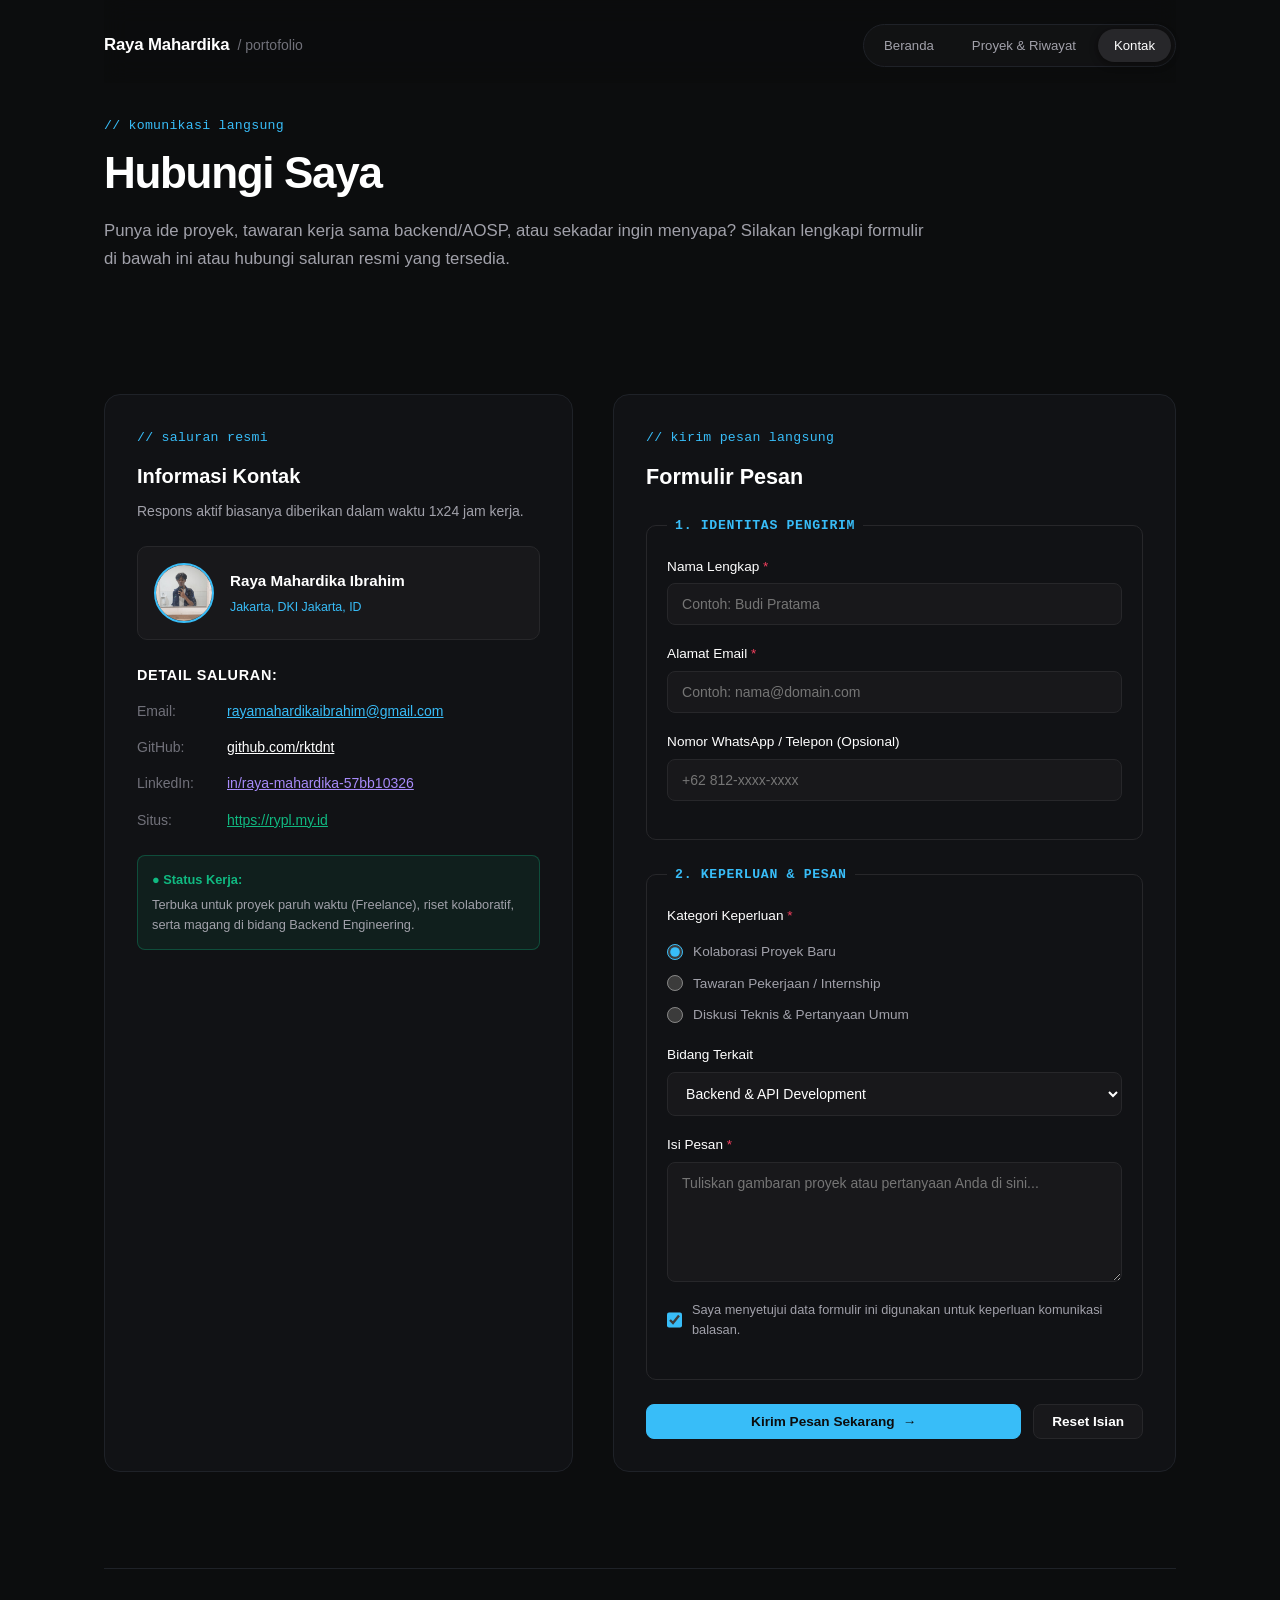
==== kontak.html @ 9df5e264 "Update portofolio: migrasi ke Tailwind CSS dan tata letak responsif" ====
<!DOCTYPE html>
<html lang="id">
<head>
  <meta charset="UTF-8" />
  <meta name="viewport" content="width=device-width, initial-scale=1.0" />
  <title>Raya Mahardika Ibrahim — Kontak &amp; Formulir</title>
  
  <!-- CSS Eksternal -->
  <link rel="stylesheet" href="style.css" />

  <!-- CSS Internal (Khusus Halaman Formulir Kontak) -->
  <style>
    /* Styling Internal: Khusus Elemen Form dan Input */
    .contact-layout {
      display: grid;
      grid-template-columns: 1fr 1.2fr;
      gap: 40px;
      margin-top: 24px;
    }

    .form-container {
      background-color: #111215;
      border: 1px solid #1f2228;
      border-radius: 16px;
      padding: 32px;
    }

    .contact-form fieldset {
      border: 1px solid #27272a;
      border-radius: 10px;
      padding: 20px;
      margin-bottom: 24px;
    }

    .contact-form legend {
      color: #38bdf8;
      font-size: 0.825rem;
      font-weight: 600;
      padding: 0 8px;
      font-family: monospace;
      letter-spacing: 0.05em;
    }

    .form-group {
      display: flex;
      flex-direction: column;
      gap: 6px;
      margin-bottom: 18px;
    }

    .form-label {
      font-size: 0.85rem;
      font-weight: 500;
      color: #ffffff;
    }

    .form-label .required {
      color: #f43f5e;
    }

    /* Styling Elemen Input, Select, dan Textarea */
    .form-input,
    .form-select,
    .form-textarea {
      width: 100%;
      padding: 12px 14px;
      background-color: #18181b;
      border: 1px solid #27272a;
      border-radius: 8px;
      color: #ffffff;
      font-family: inherit;
      font-size: 0.875rem;
      transition: border-color 0.2s ease, box-shadow 0.2s ease;
      box-sizing: border-box;
    }

    .form-input:focus,
    .form-select:focus,
    .form-textarea:focus {
      outline: none;
      border-color: #38bdf8;
      box-shadow: 0 0 0 3px rgba(56, 189, 248, 0.15);
    }

    .form-textarea {
      resize: vertical;
      min-height: 120px;
    }

    /* Radio dan Checkbox Grouping */
    .radio-group,
    .checkbox-group {
      display: flex;
      flex-direction: column;
      gap: 10px;
      margin-top: 8px;
    }

    .choice-label {
      display: flex;
      align-items: center;
      gap: 10px;
      font-size: 0.85rem;
      color: #a1a1aa;
      cursor: pointer;
    }

    .choice-label input[type="radio"],
    .choice-label input[type="checkbox"] {
      accent-color: #38bdf8;
      width: 16px;
      height: 16px;
      cursor: pointer;
    }

    .info-card {
      background: #111215;
      border: 1px solid #1f2228;
      border-radius: 16px;
      padding: 32px;
      display: flex;
      flex-direction: column;
      gap: 24px;
    }

    @media (max-width: 860px) {
      .contact-layout {
        grid-template-columns: 1fr;
      }
    }
  </style>
</head>
<body>
  <div class="site-wrapper">
    <!-- Header & Navigasi Antar Halaman (HTML5 Semantic) -->
    <header class="navbar">
      <div class="nav-container">
        <a href="index.html" class="brand">
          <span class="brand-title">Raya Mahardika</span>
          <span class="brand-subtitle">/ portofolio</span>
        </a>
        <nav class="nav-links">
          <a href="index.html" class="nav-item">Beranda</a>
          <a href="proyek.html" class="nav-item">Proyek &amp; Riwayat</a>
          <a href="kontak.html" class="nav-item active">Kontak</a>
        </nav>
      </div>
    </header>

    <!-- Konten Utama (HTML5 Semantic: <main>) -->
    <main class="main-content">
      <!-- Section Pengantar -->
      <section class="section">
        <div class="section-label">// komunikasi langsung</div>
        <h1 class="hero-title">Hubungi Saya</h1>
        <p class="hero-bio">
          Punya ide proyek, tawaran kerja sama backend/AOSP, atau sekadar ingin menyapa? Silakan lengkapi formulir di bawah ini atau hubungi saluran resmi yang tersedia.
        </p>
      </section>

      <!-- Layout 2 Kolom: Info Kontak & Formulir Lengkap -->
      <section class="contact-layout">
        <!-- Kolom Kiri: Informasi Kontak & Image (HTML5 <aside>) -->
        <aside class="info-card">
          <div>
            <div class="section-label">// saluran resmi</div>
            <h2 style="color: #ffffff; font-size: 1.25rem; margin-bottom: 8px;">Informasi Kontak</h2>
            <p style="color: #a1a1aa; font-size: 0.875rem;">
              Respons aktif biasanya diberikan dalam waktu 1x24 jam kerja.
            </p>
          </div>

          <!-- Elemen Image Avatar Miniatura -->
          <div style="display: flex; align-items: center; gap: 16px; padding: 16px; background: #18181b; border-radius: 10px; border: 1px solid #27272a;">
            <img 
              src="avatar.png" 
              alt="Avatar Raya" 
              width="60" 
              height="60" 
              style="border-radius: 50%; border: 2px solid #38bdf8;"
            />
            <div>
              <strong style="color: #ffffff; font-size: 0.95rem; display: block;">Raya Mahardika Ibrahim</strong>
              <span style="color: #38bdf8; font-size: 0.775rem;">Jakarta, DKI Jakarta, ID</span>
            </div>
          </div>

          <!-- Elemen List: Kontak Cepat (<ul>) & Link (<a>) -->
          <div>
            <h3 style="color: #ffffff; font-size: 0.9rem; margin-bottom: 12px; text-transform: uppercase; letter-spacing: 0.05em;">Detail Saluran:</h3>
            <ul style="list-style: none; padding: 0; display: flex; flex-direction: column; gap: 14px; font-size: 0.875rem;">
              <li style="display: flex; gap: 10px;">
                <span style="color: #71717a; width: 80px;">Email:</span>
                <a href="mailto:rayamahardikaibrahim@gmail.com" style="color: #38bdf8; text-decoration: underline;">
                  rayamahardikaibrahim@gmail.com
                </a>
              </li>
              <li style="display: flex; gap: 10px;">
                <span style="color: #71717a; width: 80px;">GitHub:</span>
                <a href="https://github.com/rktdnt" target="_blank" rel="noopener noreferrer" style="color: #ffffff; text-decoration: underline;">
                  github.com/rktdnt
                </a>
              </li>
              <li style="display: flex; gap: 10px;">
                <span style="color: #71717a; width: 80px;">LinkedIn:</span>
                <a href="https://linkedin.com/in/raya-mahardika-57bb10326" target="_blank" rel="noopener noreferrer" style="color: #a78bfa; text-decoration: underline;">
                  in/raya-mahardika-57bb10326
                </a>
              </li>
              <li style="display: flex; gap: 10px;">
                <span style="color: #71717a; width: 80px;">Situs:</span>
                <a href="https://rypl.my.id" target="_blank" rel="noopener noreferrer" style="color: #10b981; text-decoration: underline;">
                  https://rypl.my.id
                </a>
              </li>
            </ul>
          </div>

          <!-- CSS Inline Contoh 4: Box catatan ketersediaan -->
          <div style="background: rgba(16, 185, 129, 0.08); border: 1px solid rgba(16, 185, 129, 0.3); padding: 14px; border-radius: 8px;">
            <span style="color: #10b981; font-size: 0.8rem; font-weight: 600; display: block; margin-bottom: 4px;">
              ● Status Kerja:
            </span>
            <p style="color: #a1a1aa; font-size: 0.8rem; margin: 0;">
              Terbuka untuk proyek paruh waktu (Freelance), riset kolaboratif, serta magang di bidang Backend Engineering.
            </p>
          </div>
        </aside>

        <!-- Kolom Kanan: Elemen Form Lengkap dengan Input dan Button -->
        <article class="form-container">
          <div class="section-label">// kirim pesan langsung</div>
          <h2 style="color: #ffffff; font-size: 1.35rem; margin-bottom: 20px;">Formulir Pesan</h2>

          <!-- Elemen Form (HTML5 Semantic: <form>) -->
          <form class="contact-form" id="contact-form" onsubmit="handleFormSubmit(event)">
            <!-- Fieldset 1: Data Pengirim -->
            <fieldset>
              <legend>1. IDENTITAS PENGIRIM</legend>

              <div class="form-group">
                <label for="nama" class="form-label">
                  Nama Lengkap <span class="required">*</span>
                </label>
                <!-- Elemen Input (type="text") -->
                <input 
                  type="text" 
                  id="nama" 
                  name="nama" 
                  class="form-input" 
                  placeholder="Contoh: Budi Pratama" 
                  required 
                />
              </div>

              <div class="form-group">
                <label for="email" class="form-label">
                  Alamat Email <span class="required">*</span>
                </label>
                <!-- Elemen Input (type="email") -->
                <input 
                  type="email" 
                  id="email" 
                  name="email" 
                  class="form-input" 
                  placeholder="Contoh: nama@domain.com" 
                  required 
                />
              </div>

              <div class="form-group">
                <label for="telepon" class="form-label">
                  Nomor WhatsApp / Telepon (Opsional)
                </label>
                <!-- Elemen Input (type="tel") -->
                <input 
                  type="tel" 
                  id="telepon" 
                  name="telepon" 
                  class="form-input" 
                  placeholder="+62 812-xxxx-xxxx" 
                />
              </div>
            </fieldset>

            <!-- Fieldset 2: Keperluan & Detail Pesan -->
            <fieldset>
              <legend>2. KEPERLUAN &amp; PESAN</legend>

              <!-- Elemen Input Radio Group (type="radio") -->
              <div class="form-group">
                <span class="form-label">Kategori Keperluan <span class="required">*</span></span>
                <div class="radio-group">
                  <label class="choice-label">
                    <input type="radio" name="kategori" value="proyek" checked />
                    <span>Kolaborasi Proyek Baru</span>
                  </label>
                  <label class="choice-label">
                    <input type="radio" name="kategori" value="karir" />
                    <span>Tawaran Pekerjaan / Internship</span>
                  </label>
                  <label class="choice-label">
                    <input type="radio" name="kategori" value="diskusi" />
                    <span>Diskusi Teknis &amp; Pertanyaan Umum</span>
                  </label>
                </div>
              </div>

              <!-- Elemen Select Dropdown -->
              <div class="form-group">
                <label for="layanan" class="form-label">Bidang Terkait</label>
                <select id="layanan" name="layanan" class="form-select">
                  <option value="backend">Backend &amp; API Development</option>
                  <option value="database">Database Architecture &amp; Optimization</option>
                  <option value="aosp">Android / AOSP Custom ROM</option>
                  <option value="web">Fullstack Web App (Next.js / React)</option>
                  <option value="lainnya">Lainnya</option>
                </select>
              </div>

              <!-- Elemen Textarea -->
              <div class="form-group">
                <label for="pesan" class="form-label">
                  Isi Pesan <span class="required">*</span>
                </label>
                <textarea 
                  id="pesan" 
                  name="pesan" 
                  class="form-textarea" 
                  placeholder="Tuliskan gambaran proyek atau pertanyaan Anda di sini..." 
                  required
                ></textarea>
              </div>

              <!-- Elemen Input Checkbox (type="checkbox") -->
              <div class="form-group" style="margin-top: 10px;">
                <label class="choice-label">
                  <input type="checkbox" name="persetujuan" required checked />
                  <span style="font-size: 0.8rem;">Saya menyetujui data formulir ini digunakan untuk keperluan komunikasi balasan.</span>
                </label>
              </div>
            </fieldset>

            <!-- Aksi Tombol (Elemen Button & Input Submit/Reset) -->
            <div style="display: flex; gap: 12px; flex-wrap: wrap;">
              <!-- Elemen Button (type="submit") -->
              <button type="submit" class="btn btn-primary" style="flex: 1; justify-content: center;">
                <span>Kirim Pesan Sekarang</span>
                <span style="font-weight: bold;">&rarr;</span>
              </button>

              <!-- Elemen Button (type="reset") -->
              <button type="reset" class="btn btn-secondary">
                <span>Reset Isian</span>
              </button>
            </div>
          </form>
        </article>
      </section>
    </main>

    <!-- Footer Konsisten (HTML5 Semantic) -->
    <footer class="footer-section">
      <div class="divider"></div>
      <div class="copyright-row">
        <div class="copyright-text">
          &copy; <span id="current-year">2026</span> Raya Mahardika Ibrahim. All rights reserved.
        </div>
        <div class="tech-text">
          Halaman: <strong>Kontak</strong> &bull; Navigasi: <a href="index.html" style="color: #38bdf8;">Beranda</a> | <a href="proyek.html" style="color: #38bdf8;">Proyek</a>
        </div>
      </div>
    </footer>
  </div>

  <script src="script.js"></script>
  <script>
    // Handler sederhana pengiriman form untuk memberikan feedback interaktif
    function handleFormSubmit(event) {
      event.preventDefault();
      const nama = document.getElementById('nama').value;
      alert('Terima kasih, ' + nama + '! Pesan Anda telah diterima (simulasi formulir). Kami akan segera membalas ke email Anda.');
      document.getElementById('contact-form').reset();
    }
  </script>
</body>
</html>
---- style.css ----
/* ==========================================================================
   Raya Mahardika — Portfolio Stylesheet
   Inspired by Minimalist Design & Figma Mockup
   ========================================================================== */

:root {
  --bg-primary: #0c0d0e;
  --bg-card: #111215;
  --bg-surface: #18181b;
  --bg-pill: #27272a;
  
  --border-subtle: #1f2228;
  --border-medium: #27272a;
  --border-hover: #3f3f46;

  --text-primary: #ffffff;
  --text-secondary: #a1a1aa;
  --text-muted: #71717a;
  --text-dim: #52525b;

  --accent-sky: #38bdf8;
  --accent-violet: #a78bfa;
  --accent-emerald: #10b981;
  --accent-rose: #f43f5e;

  --font-sans: 'Inter', -apple-system, BlinkMacSystemFont, 'Segoe UI', Roboto, sans-serif;
  --font-mono: 'JetBrains Mono', 'Fira Code', monospace;

  --radius-sm: 6px;
  --radius-md: 10px;
  --radius-lg: 16px;
  --radius-full: 9999px;

  --transition-fast: 0.15s ease;
  --transition-normal: 0.25s cubic-bezier(0.16, 1, 0.3, 1);
}

/* Base Reset & Setup */
*, *::before, *::after {
  box-sizing: border-box;
  margin: 0;
  padding: 0;
}

html {
  scroll-behavior: smooth;
  color-scheme: dark;
}

body {
  background-color: var(--bg-primary);
  color: var(--text-primary);
  font-family: var(--font-sans);
  line-height: 1.6;
  -webkit-font-smoothing: antialiased;
  -moz-osx-font-smoothing: grayscale;
  min-height: 100vh;
  overflow-x: hidden;
}

::selection {
  background-color: var(--accent-sky);
  color: var(--bg-primary);
}

a {
  color: inherit;
  text-decoration: none;
  transition: color var(--transition-fast);
}

/* Layout Wrapper */
.site-wrapper {
  max-width: 1120px;
  margin: 0 auto;
  padding: 0 24px;
}

/* ==========================================================================
   Navigation Bar
   ========================================================================== */
.navbar {
  position: sticky;
  top: 0;
  z-index: 100;
  padding: 24px 0 16px 0;
  background-color: rgba(12, 13, 14, 0.85);
  backdrop-filter: blur(12px);
  -webkit-backdrop-filter: blur(12px);
}

.nav-container {
  display: flex;
  align-items: center;
  justify-content: space-between;
}

.brand {
  display: inline-flex;
  align-items: baseline;
  gap: 8px;
}

.brand-title {
  font-size: 1.05rem;
  font-weight: 700;
  letter-spacing: -0.01em;
  color: var(--text-primary);
}

.brand-subtitle {
  font-size: 0.875rem;
  color: var(--text-muted);
  font-weight: 400;
}

.nav-links {
  display: flex;
  align-items: center;
  gap: 6px;
  background: rgba(24, 24, 27, 0.5);
  padding: 4px;
  border-radius: var(--radius-full);
  border: 1px solid var(--border-subtle);
}

.nav-item {
  padding: 6px 16px;
  font-size: 0.825rem;
  font-weight: 500;
  color: var(--text-secondary);
  border-radius: var(--radius-full);
  transition: all var(--transition-fast);
}

.nav-item:hover {
  color: var(--text-primary);
  background-color: rgba(255, 255, 255, 0.05);
}

.nav-item.active {
  background-color: var(--bg-pill);
  color: var(--text-primary);
  box-shadow: 0 2px 8px rgba(0, 0, 0, 0.4);
}

/* ==========================================================================
   Common Section Styles
   ========================================================================== */
.main-content {
  padding: 32px 0 80px 0;
  display: flex;
  flex-direction: column;
  gap: 72px;
}

.section {
  scroll-margin-top: 100px;
}

.section-label {
  font-family: var(--font-mono);
  font-size: 0.825rem;
  font-weight: 500;
  color: var(--accent-sky);
  margin-bottom: 12px;
  letter-spacing: 0.02em;
}

/* ==========================================================================
   Hero / About Section
   ========================================================================== */
.hero-section {
  padding-top: 24px;
}

.hero-title {
  font-size: clamp(2rem, 5vw, 2.75rem);
  font-weight: 800;
  letter-spacing: -0.03em;
  line-height: 1.15;
  color: var(--text-primary);
  margin-bottom: 18px;
}

.hero-bio {
  font-size: 1.05rem;
  color: var(--text-secondary);
  max-width: 820px;
  line-height: 1.7;
  margin-bottom: 24px;
}

.chips-row {
  display: flex;
  flex-wrap: wrap;
  gap: 8px;
}

.chip {
  display: inline-flex;
  align-items: center;
  padding: 5px 12px;
  border-radius: var(--radius-sm);
  background-color: var(--bg-surface);
  border: 1px solid var(--border-medium);
  font-size: 0.775rem;
  font-weight: 500;
  transition: all var(--transition-fast);
}

.chip:hover {
  transform: translateY(-1px);
  border-color: var(--border-hover);
}

.chip-sky { color: var(--accent-sky); }
.chip-purple { color: var(--accent-violet); }
.chip-rose { color: var(--accent-rose); }
.chip-emerald { color: var(--accent-emerald); }

/* ==========================================================================
   Projects Section
   ========================================================================== */
.section-header {
  margin-bottom: 24px;
}

.section-title {
  font-size: 1.75rem;
  font-weight: 700;
  letter-spacing: -0.02em;
  color: var(--text-primary);
}

.projects-list {
  display: flex;
  flex-direction: column;
  gap: 20px;
}

.project-card {
  display: flex;
  align-items: center;
  gap: 28px;
  padding: 24px;
  background-color: var(--bg-card);
  border: 1px solid var(--border-subtle);
  border-radius: var(--radius-lg);
  transition: transform var(--transition-normal), border-color var(--transition-normal), box-shadow var(--transition-normal);
}

.project-card:hover {
  transform: translateY(-2px);
  border-color: var(--border-hover);
  box-shadow: 0 12px 30px -10px rgba(0, 0, 0, 0.6);
}

/* Thumbnails */
.card-thumbnail {
  flex-shrink: 0;
  width: 240px;
  height: 150px;
  border-radius: var(--radius-md);
  display: flex;
  align-items: center;
  justify-content: center;
  transition: transform var(--transition-normal);
  position: relative;
  overflow: hidden;
}

.project-card:hover .card-thumbnail {
  transform: scale(1.02);
}

.thumbnail-sky {
  background: radial-gradient(circle at center, #0f3d64 0%, #072740 100%);
}
.thumbnail-sky .emblem {
  color: var(--accent-sky);
}

.thumbnail-violet {
  background: radial-gradient(circle at center, #411d73 0%, #250f42 100%);
}
.thumbnail-violet .emblem {
  color: var(--accent-violet);
}

.thumbnail-emerald {
  background: radial-gradient(circle at center, #0b4d35 0%, #062b1e 100%);
}
.thumbnail-emerald .emblem {
  color: var(--accent-emerald);
}

.emblem {
  font-size: 2.25rem;
  font-weight: 800;
  letter-spacing: -0.02em;
  user-select: none;
}

/* Card Content */
.card-content {
  flex: 1;
  display: flex;
  flex-direction: column;
  gap: 8px;
}

.project-meta {
  font-size: 0.775rem;
  font-weight: 600;
  letter-spacing: 0.01em;
}

.project-card[data-accent="sky"] .project-meta { color: var(--accent-sky); }
.project-card[data-accent="violet"] .project-meta { color: var(--accent-violet); }
.project-card[data-accent="emerald"] .project-meta { color: var(--accent-emerald); }

.project-title {
  font-size: 1.25rem;
  font-weight: 700;
  letter-spacing: -0.01em;
  color: var(--text-primary);
}

.project-title a {
  display: inline-flex;
  align-items: center;
  gap: 6px;
}

.project-title a:hover {
  color: var(--accent-sky);
}

.external-icon {
  width: 16px;
  height: 16px;
  opacity: 0.5;
  transition: transform var(--transition-fast), opacity var(--transition-fast);
}

.project-title a:hover .external-icon {
  transform: translate(2px, -2px);
  opacity: 1;
}

.project-excerpt {
  font-size: 0.875rem;
  color: var(--text-secondary);
  line-height: 1.6;
}

.project-tags {
  display: flex;
  flex-wrap: wrap;
  gap: 6px;
  margin-top: 4px;
}

.tag {
  font-size: 0.725rem;
  font-weight: 400;
  color: #94a3b8;
  background-color: var(--bg-surface);
  border: 1px solid var(--border-medium);
  padding: 3px 8px;
  border-radius: 4px;
}

/* ==========================================================================
   Experience & Education Timeline
   ========================================================================== */
.timeline-section {
  padding-top: 8px;
}

.timeline-grid {
  display: grid;
  grid-template-columns: 1fr 1fr;
  gap: 40px;
}

.column-title {
  font-size: 1.5rem;
  font-weight: 700;
  letter-spacing: -0.02em;
  color: var(--text-primary);
  margin-bottom: 24px;
}

.timeline-items {
  display: flex;
  flex-direction: column;
  gap: 24px;
  position: relative;
  padding-left: 18px;
  border-left: 1px solid var(--border-subtle);
}

.timeline-item {
  position: relative;
}

.timeline-bullet {
  position: absolute;
  left: -23px;
  top: 6px;
  width: 9px;
  height: 9px;
  border-radius: 50%;
  background-color: var(--accent-sky);
  box-shadow: 0 0 10px var(--accent-sky);
}

.timeline-role {
  font-size: 1.05rem;
  font-weight: 600;
  color: var(--text-primary);
  margin-bottom: 4px;
}

.timeline-date {
  font-size: 0.8rem;
  font-weight: 500;
  color: var(--accent-sky);
  margin-bottom: 8px;
}

.timeline-desc {
  font-size: 0.875rem;
  color: var(--text-secondary);
  line-height: 1.6;
}

/* ==========================================================================
   Footer & Contact Section
   ========================================================================== */
.footer-section {
  display: flex;
  flex-direction: column;
  gap: 28px;
  padding-top: 16px;
}

.divider {
  width: 100%;
  height: 1px;
  background-color: var(--border-subtle);
}

.footer-content {
  display: flex;
  flex-direction: column;
  gap: 20px;
}

.contact-heading {
  font-size: 1.35rem;
  font-weight: 700;
  letter-spacing: -0.02em;
  color: var(--text-primary);
}

.contact-links-row {
  display: flex;
  flex-wrap: wrap;
  align-items: center;
  gap: 12px;
}

/* Buttons */
.btn {
  display: inline-flex;
  align-items: center;
  gap: 8px;
  padding: 9px 18px;
  border-radius: 8px;
  font-size: 0.85rem;
  font-weight: 600;
  cursor: pointer;
  transition: all var(--transition-fast);
}

.btn-primary {
  background-color: var(--accent-sky);
  color: #0c0d0e;
  border: 1px solid var(--accent-sky);
}

.btn-primary:hover {
  background-color: #67e8f9;
  transform: translateY(-1px);
  box-shadow: 0 4px 14px rgba(56, 189, 248, 0.35);
}

.btn-primary .arrow-icon {
  width: 16px;
  height: 16px;
  transition: transform var(--transition-fast);
}

.btn-primary:hover .arrow-icon {
  transform: translateX(3px);
}

.btn-secondary {
  background-color: var(--bg-surface);
  color: var(--text-primary);
  border: 1px solid var(--border-medium);
}

.btn-secondary:hover {
  background-color: #27272a;
  border-color: var(--border-hover);
  transform: translateY(-1px);
}

.btn-icon {
  width: 17px;
  height: 17px;
}

/* Copyright Row */
.copyright-row {
  display: flex;
  justify-content: space-between;
  align-items: center;
  flex-wrap: wrap;
  gap: 12px;
  padding-top: 16px;
  font-size: 0.775rem;
}

.copyright-text {
  color: var(--text-muted);
}

.tech-text {
  color: var(--text-dim);
}

/* ==========================================================================
   Toast Notification
   ========================================================================== */
.toast {
  position: fixed;
  bottom: 28px;
  left: 50%;
  transform: translateX(-50%) translateY(100px);
  background-color: var(--bg-surface);
  color: var(--text-primary);
  border: 1px solid var(--border-medium);
  padding: 10px 20px;
  border-radius: var(--radius-full);
  font-size: 0.85rem;
  font-weight: 500;
  box-shadow: 0 8px 24px rgba(0, 0, 0, 0.5);
  pointer-events: none;
  opacity: 0;
  transition: all 0.3s cubic-bezier(0.16, 1, 0.3, 1);
  z-index: 999;
}

.toast.show {
  transform: translateX(-50%) translateY(0);
  opacity: 1;
}

/* ==========================================================================
   Responsive Breakpoints
   ========================================================================== */
@media (max-width: 860px) {
  .project-card {
    flex-direction: column;
    align-items: flex-start;
    gap: 18px;
  }

  .card-thumbnail {
    width: 100%;
    height: 180px;
  }

  .timeline-grid {
    grid-template-columns: 1fr;
    gap: 36px;
  }
}

@media (max-width: 600px) {
  .site-wrapper {
    padding: 0 16px;
  }

  .navbar {
    padding: 16px 0;
  }

  .nav-links {
    display: none; /* Mobile navigation simplified */
  }

  .hero-title {
    font-size: 1.85rem;
  }

  .copyright-row {
    flex-direction: column;
    align-items: flex-start;
    gap: 6px;
  }
}
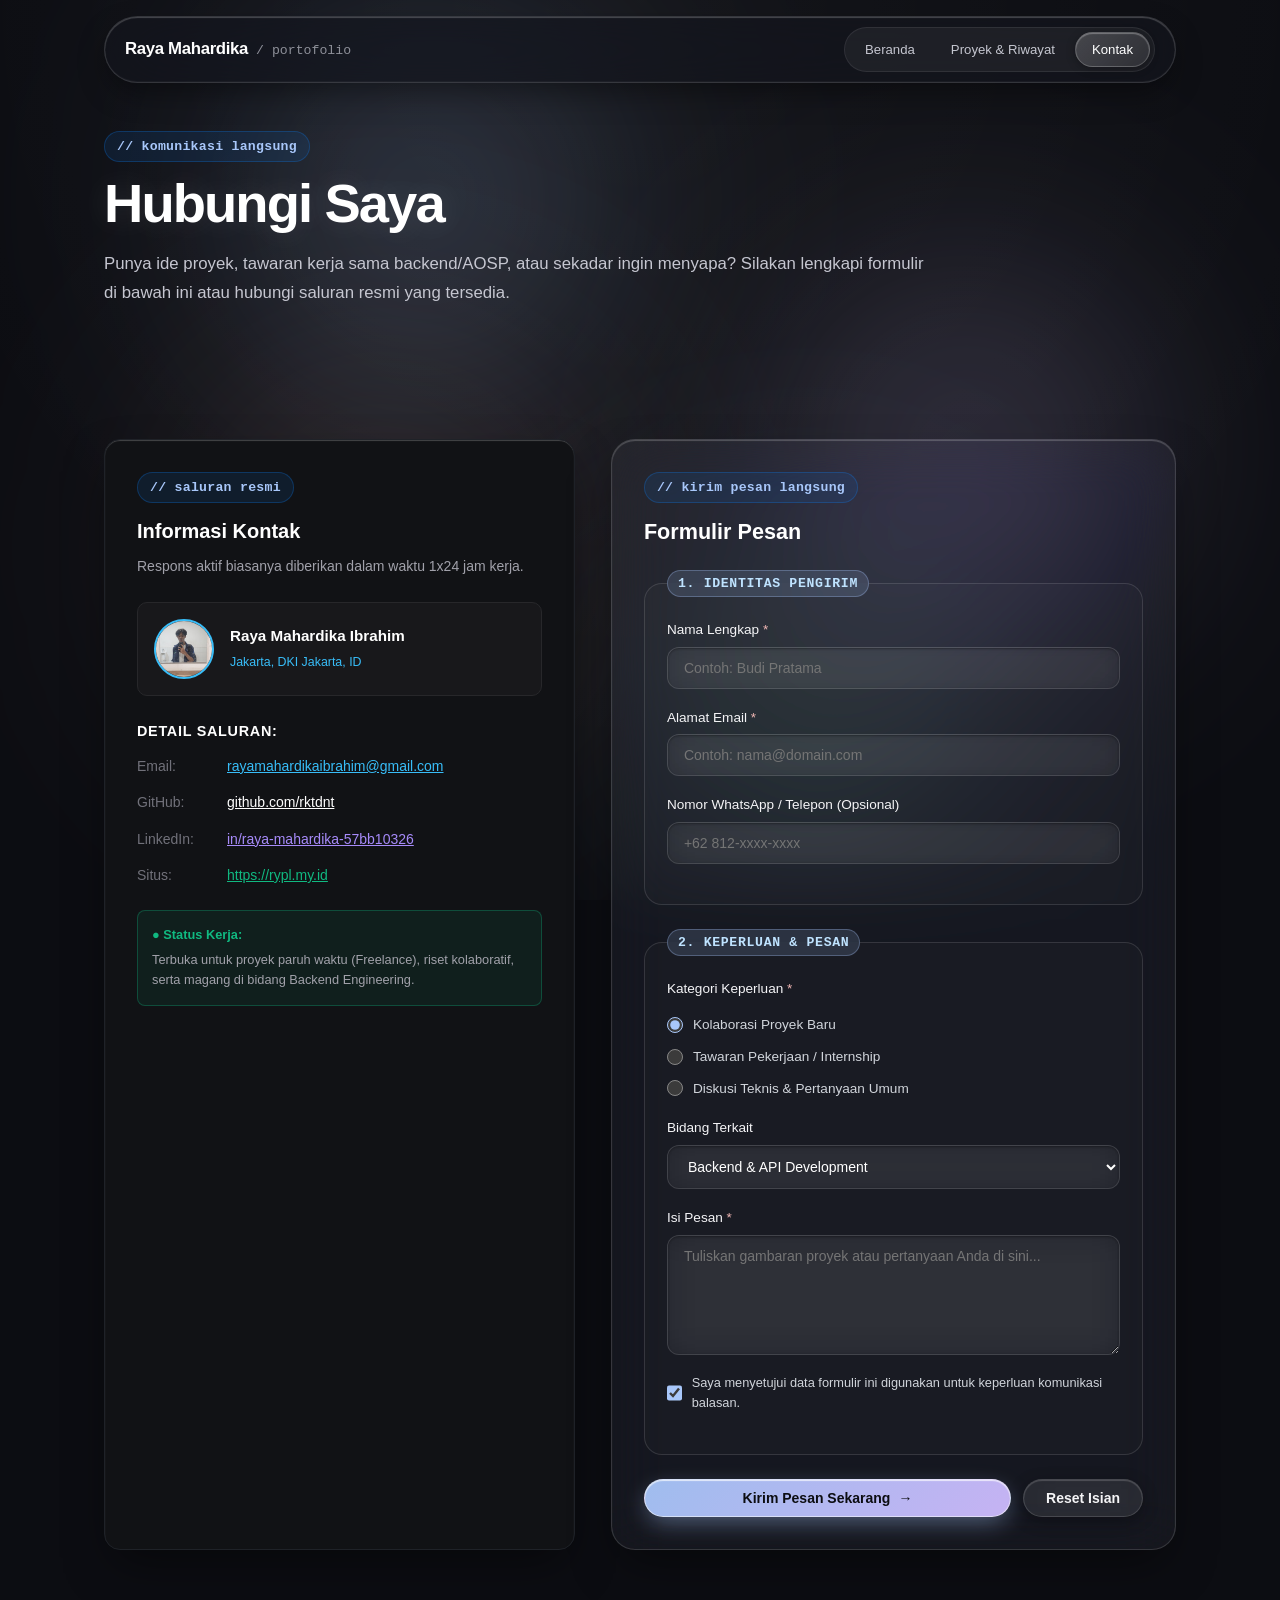
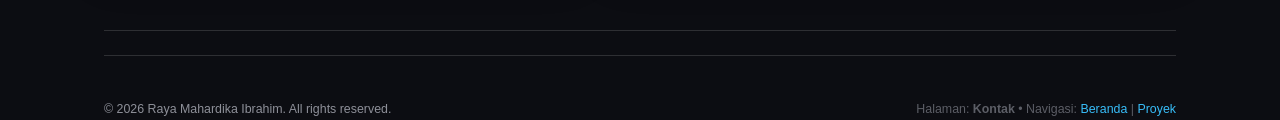
==== commit bf0caf35: "Terapkan desain Apple Liquid Glass dan palet pastel Android Monet" ====
--- a/kontak.html
+++ b/kontak.html
@@ -9,36 +9,51 @@
   <link rel="stylesheet" href="style.css" />
 
   <!-- CSS Internal (Khusus Halaman Formulir Kontak) -->
+  <!-- CSS Internal (Khusus Halaman Formulir Kontak: Apple Liquid Glass) -->
   <style>
-    /* Styling Internal: Khusus Elemen Form dan Input */
+    /* Styling Internal: Khusus Elemen Form dan Input Bergaya Apple Liquid Glass */
     .contact-layout {
       display: grid;
       grid-template-columns: 1fr 1.2fr;
-      gap: 40px;
+      gap: 36px;
       margin-top: 24px;
     }
 
-    .form-container {
-      background-color: #111215;
-      border: 1px solid #1f2228;
-      border-radius: 16px;
+    .form-container,
+    .info-card {
+      background: rgba(255, 255, 255, 0.045);
+      backdrop-filter: blur(28px) saturate(190%);
+      -webkit-backdrop-filter: blur(28px) saturate(190%);
+      border: 1px solid rgba(255, 255, 255, 0.14);
+      border-radius: 24px;
+      box-shadow: 0 20px 48px -12px rgba(0, 0, 0, 0.5), inset 0 1px 1px rgba(255, 255, 255, 0.22);
       padding: 32px;
     }
 
+    .info-card {
+      display: flex;
+      flex-direction: column;
+      gap: 24px;
+    }
+
     .contact-form fieldset {
-      border: 1px solid #27272a;
-      border-radius: 10px;
-      padding: 20px;
+      border: 1px solid rgba(255, 255, 255, 0.12);
+      border-radius: 18px;
+      padding: 22px;
       margin-bottom: 24px;
+      background: rgba(255, 255, 255, 0.02);
     }
 
     .contact-form legend {
-      color: #38bdf8;
+      color: #bfe3ff;
       font-size: 0.825rem;
       font-weight: 600;
-      padding: 0 8px;
+      padding: 2px 10px;
       font-family: monospace;
       letter-spacing: 0.05em;
+      background: rgba(168, 199, 250, 0.15);
+      border: 1px solid rgba(168, 199, 250, 0.3);
+      border-radius: 9999px;
     }
 
     .form-group {
@@ -51,35 +66,39 @@
     .form-label {
       font-size: 0.85rem;
       font-weight: 500;
-      color: #ffffff;
+      color: #f5f5f7;
     }
 
     .form-label .required {
-      color: #f43f5e;
-    }
-
-    /* Styling Elemen Input, Select, dan Textarea */
+      color: #f2b8b5;
+    }
+
+    /* Styling Elemen Input, Select, dan Textarea Kaca */
     .form-input,
     .form-select,
     .form-textarea {
       width: 100%;
-      padding: 12px 14px;
-      background-color: #18181b;
-      border: 1px solid #27272a;
-      border-radius: 8px;
+      padding: 12px 16px;
+      background: rgba(255, 255, 255, 0.04);
+      backdrop-filter: blur(16px);
+      -webkit-backdrop-filter: blur(16px);
+      border: 1px solid rgba(255, 255, 255, 0.12);
+      border-radius: 12px;
       color: #ffffff;
       font-family: inherit;
       font-size: 0.875rem;
-      transition: border-color 0.2s ease, box-shadow 0.2s ease;
+      transition: all 0.2s ease;
       box-sizing: border-box;
+      box-shadow: inset 0 1px 2px rgba(0, 0, 0, 0.3);
     }
 
     .form-input:focus,
     .form-select:focus,
     .form-textarea:focus {
       outline: none;
-      border-color: #38bdf8;
-      box-shadow: 0 0 0 3px rgba(56, 189, 248, 0.15);
+      background: rgba(255, 255, 255, 0.07);
+      border-color: #a8c7fa;
+      box-shadow: 0 0 0 3px rgba(168, 199, 250, 0.25), inset 0 1px 1px rgba(255, 255, 255, 0.2);
     }
 
     .form-textarea {
@@ -101,13 +120,13 @@
       align-items: center;
       gap: 10px;
       font-size: 0.85rem;
-      color: #a1a1aa;
+      color: #d1d5db;
       cursor: pointer;
     }
 
     .choice-label input[type="radio"],
     .choice-label input[type="checkbox"] {
-      accent-color: #38bdf8;
+      accent-color: #a8c7fa;
       width: 16px;
       height: 16px;
       cursor: pointer;
@@ -131,6 +150,14 @@
   </style>
 </head>
 <body>
+  <!-- Ambient Liquid Background Layer -->
+  <div class="liquid-ambient-bg" aria-hidden="true">
+    <div class="liquid-orb orb-1"></div>
+    <div class="liquid-orb orb-2"></div>
+    <div class="liquid-orb orb-3"></div>
+    <div class="liquid-orb orb-4"></div>
+  </div>
+
   <div class="site-wrapper">
     <!-- Header & Navigasi Antar Halaman (HTML5 Semantic) -->
     <header class="navbar">
--- a/style.css
+++ b/style.css
@@ -1,41 +1,65 @@
 /* ==========================================================================
    Raya Mahardika — Portfolio Stylesheet
-   Inspired by Minimalist Design & Figma Mockup
+   Theme: Apple Liquid Glass & Android Monet Pastel (Material You / VisionOS)
    ========================================================================== */
 
 :root {
-  --bg-primary: #0c0d0e;
-  --bg-card: #111215;
-  --bg-surface: #18181b;
-  --bg-pill: #27272a;
-  
-  --border-subtle: #1f2228;
-  --border-medium: #27272a;
-  --border-hover: #3f3f46;
-
-  --text-primary: #ffffff;
-  --text-secondary: #a1a1aa;
-  --text-muted: #71717a;
-  --text-dim: #52525b;
-
-  --accent-sky: #38bdf8;
-  --accent-violet: #a78bfa;
-  --accent-emerald: #10b981;
-  --accent-rose: #f43f5e;
-
-  --font-sans: 'Inter', -apple-system, BlinkMacSystemFont, 'Segoe UI', Roboto, sans-serif;
-  --font-mono: 'JetBrains Mono', 'Fira Code', monospace;
-
-  --radius-sm: 6px;
-  --radius-md: 10px;
-  --radius-lg: 16px;
+  /* Apple Liquid Glass Canvas with Monet Dark Tones */
+  --bg-canvas: #0c0d12;
+  --bg-glass-base: rgba(255, 255, 255, 0.045);
+  --bg-glass-surface: rgba(255, 255, 255, 0.075);
+  --bg-glass-elevated: rgba(255, 255, 255, 0.11);
+  --bg-glass-dock: rgba(20, 21, 29, 0.72);
+  --bg-pill: rgba(255, 255, 255, 0.09);
+
+  /* Specular Rim Light & Borders */
+  --border-glass-subtle: rgba(255, 255, 255, 0.08);
+  --border-glass-rim: rgba(255, 255, 255, 0.14);
+  --border-glass-bright: rgba(255, 255, 255, 0.28);
+  --border-glass-active: rgba(168, 199, 250, 0.6);
+
+  /* Liquid Glass Shadows with Monet Soft Radiance */
+  --shadow-glass-sm: 0 4px 16px rgba(0, 0, 0, 0.3), inset 0 1px 1px rgba(255, 255, 255, 0.18);
+  --shadow-glass-md: 0 12px 32px -6px rgba(0, 0, 0, 0.45), inset 0 1px 1px rgba(255, 255, 255, 0.22), inset 0 -1px 1px rgba(255, 255, 255, 0.04);
+  --shadow-glass-lg: 0 24px 48px -12px rgba(0, 0, 0, 0.6), inset 0 1px 2px rgba(255, 255, 255, 0.28), inset 0 -1px 1px rgba(255, 255, 255, 0.05);
+  --shadow-glass-hover: 0 30px 60px -15px rgba(0, 0, 0, 0.7), inset 0 1px 2px rgba(255, 255, 255, 0.4);
+
+  /* Typography Colors */
+  --text-primary: #f5f5f7;
+  --text-secondary: #c5c6d0;
+  --text-muted: #8e9099;
+  --text-dim: #5c5e66;
+
+  /* Android Monet Material You Pastel Accents */
+  --accent-blue: #a8c7fa;   /* Monet Primary Pastel Periwinkle */
+  --accent-sky: #bfe3ff;    /* Monet Pastel Ice Blue */
+  --accent-purple: #d0bcff; /* Monet Tertiary Pastel Lavender */
+  --accent-indigo: #b3c5ff; /* Monet Pastel Soft Indigo */
+  --accent-emerald: #b4dfca;/* Monet Secondary Pastel Sage / Mint */
+  --accent-rose: #f2b8b5;   /* Monet Pastel Peach / Coral */
+  --accent-amber: #fde68a;  /* Monet Pastel Butter / Honey */
+
+  /* Typography */
+  --font-sans: -apple-system, BlinkMacSystemFont, "SF Pro Display", "SF Pro Text", "Inter", "Segoe UI", Roboto, sans-serif;
+  --font-mono: "SF Mono", "JetBrains Mono", "Fira Code", monospace;
+
+  /* Corner Radii (Smooth Apple Curvature) */
+  --radius-xs: 6px;
+  --radius-sm: 10px;
+  --radius-md: 16px;
+  --radius-lg: 22px;
+  --radius-xl: 28px;
   --radius-full: 9999px;
 
-  --transition-fast: 0.15s ease;
-  --transition-normal: 0.25s cubic-bezier(0.16, 1, 0.3, 1);
-}
-
-/* Base Reset & Setup */
+  /* Transitions */
+  --transition-fast: 0.15s cubic-bezier(0.16, 1, 0.3, 1);
+  --transition-normal: 0.3s cubic-bezier(0.16, 1, 0.3, 1);
+  --transition-bounce: 0.4s cubic-bezier(0.34, 1.56, 0.64, 1);
+}
+
+/* ==========================================================================
+   Base Reset & Glass Setup
+   ========================================================================== */
 *, *::before, *::after {
   box-sizing: border-box;
   margin: 0;
@@ -48,7 +72,7 @@
 }
 
 body {
-  background-color: var(--bg-primary);
+  background-color: var(--bg-canvas);
   color: var(--text-primary);
   font-family: var(--font-sans);
   line-height: 1.6;
@@ -56,37 +80,180 @@
   -moz-osx-font-smoothing: grayscale;
   min-height: 100vh;
   overflow-x: hidden;
+  position: relative;
 }
 
 ::selection {
-  background-color: var(--accent-sky);
-  color: var(--bg-primary);
+  background-color: rgba(168, 199, 250, 0.45);
+  color: #ffffff;
 }
 
 a {
   color: inherit;
   text-decoration: none;
-  transition: color var(--transition-fast);
-}
-
-/* Layout Wrapper */
+  transition: all var(--transition-fast);
+}
+
+/* ==========================================================================
+   Ambient Liquid Background Layer (Apple Glass Refraction Canvas)
+   ========================================================================== */
+.liquid-ambient-bg {
+  position: fixed;
+  inset: 0;
+  pointer-events: none;
+  z-index: -1;
+  overflow: hidden;
+  background-color: var(--bg-canvas);
+}
+
+.liquid-ambient-bg::before {
+  content: "";
+  position: absolute;
+  inset: 0;
+  background: radial-gradient(circle at 50% 0%, rgba(255, 255, 255, 0.035) 0%, transparent 70%);
+  pointer-events: none;
+}
+
+.liquid-orb {
+  position: absolute;
+  border-radius: 50%;
+  filter: blur(90px);
+  opacity: 0.6;
+  mix-blend-mode: screen;
+  animation: float-liquid 22s ease-in-out infinite alternate;
+  will-change: transform;
+}
+
+.orb-1 {
+  top: -8%;
+  left: 12%;
+  width: 540px;
+  height: 540px;
+  background: radial-gradient(circle, rgba(168, 199, 250, 0.38) 0%, rgba(168, 199, 250, 0.04) 70%, transparent 100%);
+  animation-duration: 22s;
+}
+
+.orb-2 {
+  top: 22%;
+  right: 5%;
+  width: 500px;
+  height: 500px;
+  background: radial-gradient(circle, rgba(208, 188, 255, 0.35) 0%, rgba(226, 213, 255, 0.08) 70%, transparent 100%);
+  animation-duration: 26s;
+  animation-delay: -6s;
+}
+
+.orb-3 {
+  bottom: 8%;
+  left: 8%;
+  width: 560px;
+  height: 560px;
+  background: radial-gradient(circle, rgba(242, 184, 181, 0.25) 0%, rgba(242, 184, 181, 0.04) 70%, transparent 100%);
+  animation-duration: 24s;
+  animation-delay: -12s;
+}
+
+.orb-4 {
+  top: 55%;
+  right: 20%;
+  width: 440px;
+  height: 440px;
+  background: radial-gradient(circle, rgba(180, 223, 202, 0.24) 0%, rgba(191, 227, 255, 0.06) 70%, transparent 100%);
+  animation-duration: 30s;
+  animation-delay: -18s;
+}
+
+@keyframes float-liquid {
+  0% {
+    transform: translate(0, 0) scale(1);
+  }
+  33% {
+    transform: translate(45px, -35px) scale(1.08);
+  }
+  66% {
+    transform: translate(-35px, 40px) scale(0.95);
+  }
+  100% {
+    transform: translate(25px, 20px) scale(1.04);
+  }
+}
+
+/* ==========================================================================
+   Apple Liquid Glass Components & Utilities
+   ========================================================================== */
+.glass-panel,
+.glass-card {
+  background: var(--bg-glass-base);
+  backdrop-filter: blur(28px) saturate(190%);
+  -webkit-backdrop-filter: blur(28px) saturate(190%);
+  border: 1px solid var(--border-glass-rim);
+  box-shadow: var(--shadow-glass-md);
+  border-radius: var(--radius-lg);
+  transition: all var(--transition-normal);
+  position: relative;
+  overflow: hidden;
+}
+
+.glass-panel::before,
+.glass-card::before {
+  content: "";
+  position: absolute;
+  top: 0;
+  left: 0;
+  right: 0;
+  height: 1px;
+  background: linear-gradient(90deg, transparent 0%, rgba(255, 255, 255, 0.3) 50%, transparent 100%);
+  pointer-events: none;
+}
+
+.glass-card:hover {
+  background: var(--bg-glass-surface);
+  border-color: var(--border-glass-bright);
+  box-shadow: var(--shadow-glass-hover);
+  transform: translateY(-3px);
+}
+
+.glass-pill {
+  background: var(--bg-glass-surface);
+  backdrop-filter: blur(20px) saturate(180%);
+  -webkit-backdrop-filter: blur(20px) saturate(180%);
+  border: 1px solid var(--border-glass-rim);
+  border-radius: var(--radius-full);
+  box-shadow: var(--shadow-glass-sm);
+  transition: all var(--transition-fast);
+}
+
+.glass-pill:hover {
+  background: var(--bg-glass-elevated);
+  border-color: var(--border-glass-bright);
+}
+
+/* ==========================================================================
+   Layout Wrapper
+   ========================================================================== */
 .site-wrapper {
   max-width: 1120px;
   margin: 0 auto;
   padding: 0 24px;
-}
-
-/* ==========================================================================
-   Navigation Bar
+  position: relative;
+}
+
+/* ==========================================================================
+   Apple Floating VisionOS Dock / Navigation Bar
    ========================================================================== */
 .navbar {
   position: sticky;
-  top: 0;
+  top: 16px;
   z-index: 100;
-  padding: 24px 0 16px 0;
-  background-color: rgba(12, 13, 14, 0.85);
-  backdrop-filter: blur(12px);
-  -webkit-backdrop-filter: blur(12px);
+  margin: 16px auto 32px auto;
+  max-width: 1120px;
+  background: var(--bg-glass-dock);
+  backdrop-filter: blur(32px) saturate(200%);
+  -webkit-backdrop-filter: blur(32px) saturate(200%);
+  border: 1px solid var(--border-glass-rim);
+  box-shadow: var(--shadow-glass-md);
+  border-radius: var(--radius-full);
+  padding: 10px 20px;
 }
 
 .nav-container {
@@ -104,24 +271,30 @@
 .brand-title {
   font-size: 1.05rem;
   font-weight: 700;
-  letter-spacing: -0.01em;
-  color: var(--text-primary);
+  letter-spacing: -0.02em;
+  color: #ffffff;
+  transition: color var(--transition-fast);
+}
+
+.brand:hover .brand-title {
+  color: var(--accent-blue);
+  text-shadow: 0 0 16px rgba(10, 132, 255, 0.4);
 }
 
 .brand-subtitle {
-  font-size: 0.875rem;
+  font-size: 0.825rem;
   color: var(--text-muted);
-  font-weight: 400;
+  font-family: var(--font-mono);
 }
 
 .nav-links {
   display: flex;
   align-items: center;
-  gap: 6px;
-  background: rgba(24, 24, 27, 0.5);
+  gap: 4px;
+  background: rgba(255, 255, 255, 0.05);
   padding: 4px;
   border-radius: var(--radius-full);
-  border: 1px solid var(--border-subtle);
+  border: 1px solid var(--border-glass-subtle);
 }
 
 .nav-item {
@@ -134,24 +307,25 @@
 }
 
 .nav-item:hover {
-  color: var(--text-primary);
-  background-color: rgba(255, 255, 255, 0.05);
+  color: #ffffff;
+  background: rgba(255, 255, 255, 0.08);
 }
 
 .nav-item.active {
-  background-color: var(--bg-pill);
-  color: var(--text-primary);
-  box-shadow: 0 2px 8px rgba(0, 0, 0, 0.4);
+  background: linear-gradient(135deg, rgba(255, 255, 255, 0.18) 0%, rgba(255, 255, 255, 0.08) 100%);
+  color: #ffffff;
+  border: 1px solid rgba(255, 255, 255, 0.2);
+  box-shadow: inset 0 1px 1px rgba(255, 255, 255, 0.3), 0 2px 10px rgba(0, 0, 0, 0.3);
 }
 
 /* ==========================================================================
    Common Section Styles
    ========================================================================== */
 .main-content {
-  padding: 32px 0 80px 0;
+  padding: 16px 0 80px 0;
   display: flex;
   flex-direction: column;
-  gap: 72px;
+  gap: 80px;
 }
 
 .section {
@@ -161,25 +335,41 @@
 .section-label {
   font-family: var(--font-mono);
   font-size: 0.825rem;
-  font-weight: 500;
-  color: var(--accent-sky);
+  font-weight: 600;
+  color: var(--accent-blue);
   margin-bottom: 12px;
   letter-spacing: 0.02em;
-}
-
-/* ==========================================================================
-   Hero / About Section
+  display: inline-flex;
+  align-items: center;
+  gap: 6px;
+  padding: 4px 12px;
+  background: rgba(10, 132, 255, 0.1);
+  border: 1px solid rgba(10, 132, 255, 0.25);
+  border-radius: var(--radius-full);
+}
+
+/* ==========================================================================
+   Hero / Beranda
    ========================================================================== */
 .hero-section {
-  padding-top: 24px;
+  padding-top: 16px;
 }
 
 .hero-title {
-  font-size: clamp(2rem, 5vw, 2.75rem);
+  font-size: clamp(2.2rem, 5.5vw, 3.4rem);
   font-weight: 800;
-  letter-spacing: -0.03em;
-  line-height: 1.15;
-  color: var(--text-primary);
+  letter-spacing: -0.035em;
+  line-height: 1.1;
+  color: #ffffff;
+  margin-bottom: 16px;
+  text-shadow: 0 0 30px rgba(255, 255, 255, 0.12);
+}
+
+.hero-role {
+  font-size: 1.25rem;
+  font-weight: 600;
+  color: var(--accent-blue);
+  font-family: var(--font-mono);
   margin-bottom: 18px;
 }
 
@@ -188,79 +378,101 @@
   color: var(--text-secondary);
   max-width: 820px;
   line-height: 1.7;
-  margin-bottom: 24px;
+  margin-bottom: 28px;
 }
 
 .chips-row {
   display: flex;
   flex-wrap: wrap;
-  gap: 8px;
+  gap: 10px;
 }
 
 .chip {
   display: inline-flex;
   align-items: center;
-  padding: 5px 12px;
-  border-radius: var(--radius-sm);
-  background-color: var(--bg-surface);
-  border: 1px solid var(--border-medium);
-  font-size: 0.775rem;
+  padding: 6px 14px;
+  border-radius: var(--radius-full);
+  background: var(--bg-glass-base);
+  backdrop-filter: blur(16px);
+  -webkit-backdrop-filter: blur(16px);
+  border: 1px solid var(--border-glass-rim);
+  font-size: 0.8rem;
   font-weight: 500;
+  box-shadow: var(--shadow-glass-sm);
   transition: all var(--transition-fast);
 }
 
 .chip:hover {
-  transform: translateY(-1px);
-  border-color: var(--border-hover);
+  transform: translateY(-2px);
+  background: var(--bg-glass-surface);
+  border-color: var(--border-glass-bright);
 }
 
 .chip-sky { color: var(--accent-sky); }
-.chip-purple { color: var(--accent-violet); }
+.chip-purple { color: var(--accent-purple); }
 .chip-rose { color: var(--accent-rose); }
 .chip-emerald { color: var(--accent-emerald); }
 
 /* ==========================================================================
-   Projects Section
+   Project Cards (Apple Liquid Glass Grid)
    ========================================================================== */
 .section-header {
-  margin-bottom: 24px;
+  margin-bottom: 28px;
+  border-bottom: 1px solid var(--border-glass-rim);
+  padding-bottom: 16px;
 }
 
 .section-title {
-  font-size: 1.75rem;
+  font-size: 1.85rem;
   font-weight: 700;
-  letter-spacing: -0.02em;
-  color: var(--text-primary);
+  letter-spacing: -0.025em;
+  color: #ffffff;
 }
 
 .projects-list {
   display: flex;
   flex-direction: column;
-  gap: 20px;
+  gap: 24px;
 }
 
 .project-card {
   display: flex;
   align-items: center;
   gap: 28px;
-  padding: 24px;
-  background-color: var(--bg-card);
-  border: 1px solid var(--border-subtle);
-  border-radius: var(--radius-lg);
-  transition: transform var(--transition-normal), border-color var(--transition-normal), box-shadow var(--transition-normal);
+  padding: 26px;
+  background: var(--bg-glass-base);
+  backdrop-filter: blur(28px) saturate(190%);
+  -webkit-backdrop-filter: blur(28px) saturate(190%);
+  border: 1px solid var(--border-glass-rim);
+  border-radius: var(--radius-xl);
+  box-shadow: var(--shadow-glass-md);
+  transition: all var(--transition-normal);
+  position: relative;
+  overflow: hidden;
+}
+
+.project-card::before {
+  content: "";
+  position: absolute;
+  top: 0;
+  left: 0;
+  right: 0;
+  height: 1px;
+  background: linear-gradient(90deg, transparent, rgba(255, 255, 255, 0.35), transparent);
 }
 
 .project-card:hover {
-  transform: translateY(-2px);
-  border-color: var(--border-hover);
-  box-shadow: 0 12px 30px -10px rgba(0, 0, 0, 0.6);
-}
-
-/* Thumbnails */
+  transform: translateY(-4px);
+  background: var(--bg-glass-surface);
+  border-color: var(--border-glass-bright);
+  box-shadow: var(--shadow-glass-hover);
+}
+
+/* Card Thumbnails with Liquid Emblems */
 .card-thumbnail {
   flex-shrink: 0;
   width: 240px;
-  height: 150px;
+  height: 155px;
   border-radius: var(--radius-md);
   display: flex;
   align-items: center;
@@ -268,63 +480,69 @@
   transition: transform var(--transition-normal);
   position: relative;
   overflow: hidden;
+  border: 1px solid rgba(255, 255, 255, 0.12);
+  box-shadow: inset 0 1px 1px rgba(255, 255, 255, 0.2);
 }
 
 .project-card:hover .card-thumbnail {
-  transform: scale(1.02);
+  transform: scale(1.03);
 }
 
 .thumbnail-sky {
-  background: radial-gradient(circle at center, #0f3d64 0%, #072740 100%);
+  background: radial-gradient(circle at 40% 40%, rgba(10, 132, 255, 0.35) 0%, rgba(6, 15, 30, 0.9) 100%);
 }
 .thumbnail-sky .emblem {
   color: var(--accent-sky);
+  text-shadow: 0 0 24px rgba(100, 210, 255, 0.6);
 }
 
 .thumbnail-violet {
-  background: radial-gradient(circle at center, #411d73 0%, #250f42 100%);
+  background: radial-gradient(circle at 40% 40%, rgba(191, 90, 242, 0.35) 0%, rgba(25, 8, 38, 0.9) 100%);
 }
 .thumbnail-violet .emblem {
-  color: var(--accent-violet);
+  color: var(--accent-purple);
+  text-shadow: 0 0 24px rgba(191, 90, 242, 0.6);
 }
 
 .thumbnail-emerald {
-  background: radial-gradient(circle at center, #0b4d35 0%, #062b1e 100%);
+  background: radial-gradient(circle at 40% 40%, rgba(48, 209, 88, 0.35) 0%, rgba(6, 30, 18, 0.9) 100%);
 }
 .thumbnail-emerald .emblem {
   color: var(--accent-emerald);
+  text-shadow: 0 0 24px rgba(48, 209, 88, 0.6);
 }
 
 .emblem {
-  font-size: 2.25rem;
+  font-size: 2.4rem;
   font-weight: 800;
   letter-spacing: -0.02em;
   user-select: none;
-}
-
-/* Card Content */
+  font-family: var(--font-mono);
+}
+
 .card-content {
   flex: 1;
   display: flex;
   flex-direction: column;
-  gap: 8px;
+  gap: 10px;
 }
 
 .project-meta {
   font-size: 0.775rem;
   font-weight: 600;
-  letter-spacing: 0.01em;
+  font-family: var(--font-mono);
+  letter-spacing: 0.02em;
 }
 
 .project-card[data-accent="sky"] .project-meta { color: var(--accent-sky); }
-.project-card[data-accent="violet"] .project-meta { color: var(--accent-violet); }
+.project-card[data-accent="violet"] .project-meta { color: var(--accent-purple); }
 .project-card[data-accent="emerald"] .project-meta { color: var(--accent-emerald); }
 
 .project-title {
-  font-size: 1.25rem;
+  font-size: 1.3rem;
   font-weight: 700;
-  letter-spacing: -0.01em;
-  color: var(--text-primary);
+  letter-spacing: -0.015em;
+  color: #ffffff;
 }
 
 .project-title a {
@@ -334,23 +552,11 @@
 }
 
 .project-title a:hover {
-  color: var(--accent-sky);
-}
-
-.external-icon {
-  width: 16px;
-  height: 16px;
-  opacity: 0.5;
-  transition: transform var(--transition-fast), opacity var(--transition-fast);
-}
-
-.project-title a:hover .external-icon {
-  transform: translate(2px, -2px);
-  opacity: 1;
+  color: var(--accent-blue);
 }
 
 .project-excerpt {
-  font-size: 0.875rem;
+  font-size: 0.885rem;
   color: var(--text-secondary);
   line-height: 1.6;
 }
@@ -359,21 +565,22 @@
   display: flex;
   flex-wrap: wrap;
   gap: 6px;
-  margin-top: 4px;
+  margin-top: 6px;
 }
 
 .tag {
   font-size: 0.725rem;
-  font-weight: 400;
-  color: #94a3b8;
-  background-color: var(--bg-surface);
-  border: 1px solid var(--border-medium);
-  padding: 3px 8px;
-  border-radius: 4px;
-}
-
-/* ==========================================================================
-   Experience & Education Timeline
+  font-weight: 500;
+  color: #d1d5db;
+  background: rgba(255, 255, 255, 0.06);
+  backdrop-filter: blur(8px);
+  border: 1px solid var(--border-glass-rim);
+  padding: 3px 10px;
+  border-radius: var(--radius-full);
+}
+
+/* ==========================================================================
+   Timeline / Riwayat & Edukasi
    ========================================================================== */
 .timeline-section {
   padding-top: 8px;
@@ -382,14 +589,24 @@
 .timeline-grid {
   display: grid;
   grid-template-columns: 1fr 1fr;
-  gap: 40px;
+  gap: 32px;
+}
+
+.timeline-card {
+  padding: 28px;
+  background: var(--bg-glass-base);
+  backdrop-filter: blur(28px) saturate(190%);
+  -webkit-backdrop-filter: blur(28px) saturate(190%);
+  border: 1px solid var(--border-glass-rim);
+  border-radius: var(--radius-xl);
+  box-shadow: var(--shadow-glass-md);
 }
 
 .column-title {
-  font-size: 1.5rem;
+  font-size: 1.45rem;
   font-weight: 700;
   letter-spacing: -0.02em;
-  color: var(--text-primary);
+  color: #ffffff;
   margin-bottom: 24px;
 }
 
@@ -398,8 +615,8 @@
   flex-direction: column;
   gap: 24px;
   position: relative;
-  padding-left: 18px;
-  border-left: 1px solid var(--border-subtle);
+  padding-left: 20px;
+  border-left: 1px solid var(--border-glass-rim);
 }
 
 .timeline-item {
@@ -408,26 +625,28 @@
 
 .timeline-bullet {
   position: absolute;
-  left: -23px;
+  left: -25px;
   top: 6px;
-  width: 9px;
-  height: 9px;
+  width: 10px;
+  height: 10px;
   border-radius: 50%;
-  background-color: var(--accent-sky);
-  box-shadow: 0 0 10px var(--accent-sky);
+  background-color: var(--accent-blue);
+  box-shadow: 0 0 14px var(--accent-blue);
+  border: 2px solid rgba(255, 255, 255, 0.6);
 }
 
 .timeline-role {
   font-size: 1.05rem;
   font-weight: 600;
-  color: var(--text-primary);
+  color: #ffffff;
   margin-bottom: 4px;
 }
 
 .timeline-date {
   font-size: 0.8rem;
   font-weight: 500;
-  color: var(--accent-sky);
+  color: var(--accent-blue);
+  font-family: var(--font-mono);
   margin-bottom: 8px;
 }
 
@@ -438,19 +657,215 @@
 }
 
 /* ==========================================================================
-   Footer & Contact Section
+   Buttons (Apple Vision Liquid Glass Buttons)
+   ========================================================================== */
+.btn {
+  display: inline-flex;
+  align-items: center;
+  justify-content: center;
+  gap: 8px;
+  padding: 10px 22px;
+  border-radius: var(--radius-full);
+  font-size: 0.875rem;
+  font-weight: 600;
+  cursor: pointer;
+  transition: all var(--transition-fast);
+  border: none;
+  text-decoration: none;
+}
+
+.btn-primary {
+  background: linear-gradient(135deg, rgba(168, 199, 250, 0.95) 0%, rgba(208, 188, 255, 0.95) 100%);
+  color: #0c0d12;
+  border: 1px solid rgba(255, 255, 255, 0.55);
+  box-shadow: 
+    inset 0 1px 1px rgba(255, 255, 255, 0.7),
+    0 8px 24px -4px rgba(168, 199, 250, 0.45);
+}
+
+.btn-primary:hover {
+  background: linear-gradient(135deg, #b9d3ff 0%, #dcc8ff 100%);
+  transform: translateY(-2px);
+  box-shadow: 
+    inset 0 1px 1px rgba(255, 255, 255, 0.85),
+    0 12px 30px -4px rgba(168, 199, 250, 0.6);
+}
+
+.btn-primary .arrow-icon {
+  width: 16px;
+  height: 16px;
+  transition: transform var(--transition-fast);
+}
+
+.btn-primary:hover .arrow-icon {
+  transform: translateX(4px);
+}
+
+.btn-secondary {
+  background: rgba(255, 255, 255, 0.07);
+  backdrop-filter: blur(20px);
+  -webkit-backdrop-filter: blur(20px);
+  color: #f5f5f7;
+  border: 1px solid var(--border-glass-rim);
+  box-shadow: var(--shadow-glass-sm);
+}
+
+.btn-secondary:hover {
+  background: rgba(255, 255, 255, 0.12);
+  border-color: var(--border-glass-bright);
+  color: #ffffff;
+  transform: translateY(-2px);
+  box-shadow: var(--shadow-glass-md);
+}
+
+.btn-icon {
+  width: 17px;
+  height: 17px;
+}
+
+/* ==========================================================================
+   Apple Glass Form Elements (kontak.html)
+   ========================================================================== */
+.form-container,
+.info-card {
+  background: var(--bg-glass-base);
+  backdrop-filter: blur(28px) saturate(190%);
+  -webkit-backdrop-filter: blur(28px) saturate(190%);
+  border: 1px solid var(--border-glass-rim);
+  border-radius: var(--radius-xl);
+  box-shadow: var(--shadow-glass-md);
+  padding: 32px;
+}
+
+.contact-form fieldset {
+  border: 1px solid var(--border-glass-rim);
+  border-radius: var(--radius-md);
+  padding: 22px;
+  margin-bottom: 24px;
+  background: rgba(255, 255, 255, 0.02);
+}
+
+.contact-form legend {
+  color: var(--accent-blue);
+  font-size: 0.825rem;
+  font-weight: 600;
+  padding: 0 10px;
+  font-family: var(--font-mono);
+  letter-spacing: 0.05em;
+  background: rgba(10, 132, 255, 0.1);
+  border: 1px solid rgba(10, 132, 255, 0.25);
+  border-radius: var(--radius-full);
+}
+
+.form-input,
+.form-select,
+.form-textarea {
+  width: 100%;
+  padding: 12px 16px;
+  background: rgba(255, 255, 255, 0.04);
+  backdrop-filter: blur(16px);
+  -webkit-backdrop-filter: blur(16px);
+  border: 1px solid var(--border-glass-rim);
+  border-radius: var(--radius-sm);
+  color: #ffffff;
+  font-family: inherit;
+  font-size: 0.875rem;
+  box-shadow: inset 0 1px 2px rgba(0, 0, 0, 0.35);
+  transition: all var(--transition-fast);
+}
+
+.form-input:focus,
+.form-select:focus,
+.form-textarea:focus {
+  outline: none;
+  background: rgba(255, 255, 255, 0.07);
+  border-color: var(--accent-blue);
+  box-shadow: 0 0 0 3px rgba(168, 199, 250, 0.25), inset 0 1px 1px rgba(255, 255, 255, 0.2);
+}
+
+.form-textarea {
+  resize: vertical;
+  min-height: 120px;
+}
+
+/* ==========================================================================
+   Apple Glass Tables (proyek.html)
+   ========================================================================== */
+.table-container {
+  width: 100%;
+  overflow-x: auto;
+  margin-top: 20px;
+  margin-bottom: 40px;
+  border: 1px solid var(--border-glass-rim);
+  border-radius: var(--radius-lg);
+  background: var(--bg-glass-base);
+  backdrop-filter: blur(28px) saturate(190%);
+  -webkit-backdrop-filter: blur(28px) saturate(190%);
+  box-shadow: var(--shadow-glass-md);
+}
+
+.project-table {
+  width: 100%;
+  border-collapse: collapse;
+  text-align: left;
+  font-size: 0.875rem;
+}
+
+.project-table th {
+  background: rgba(255, 255, 255, 0.06);
+  color: var(--accent-blue);
+  font-weight: 600;
+  padding: 14px 20px;
+  border-bottom: 1px solid var(--border-glass-rim);
+  font-family: var(--font-mono);
+  letter-spacing: 0.02em;
+}
+
+.project-table td {
+  padding: 14px 20px;
+  border-bottom: 1px solid var(--border-glass-subtle);
+  color: var(--text-secondary);
+}
+
+.project-table tbody tr:hover {
+  background-color: rgba(255, 255, 255, 0.04);
+}
+
+.status-badge {
+  display: inline-block;
+  padding: 3px 10px;
+  border-radius: var(--radius-full);
+  font-size: 0.75rem;
+  font-weight: 600;
+}
+
+.status-active {
+  background: rgba(48, 209, 88, 0.15);
+  color: var(--accent-emerald);
+  border: 1px solid rgba(48, 209, 88, 0.35);
+}
+
+.status-completed {
+  background: rgba(10, 132, 255, 0.15);
+  color: var(--accent-sky);
+  border: 1px solid rgba(10, 132, 255, 0.35);
+}
+
+/* ==========================================================================
+   Footer
    ========================================================================== */
 .footer-section {
   display: flex;
   flex-direction: column;
   gap: 28px;
-  padding-top: 16px;
+  padding-top: 24px;
+  border-top: 1px solid var(--border-glass-rim);
 }
 
 .divider {
   width: 100%;
   height: 1px;
-  background-color: var(--border-subtle);
+  background-color: var(--border-glass-rim);
 }
 
 .footer-content {
@@ -463,7 +878,7 @@
   font-size: 1.35rem;
   font-weight: 700;
   letter-spacing: -0.02em;
-  color: var(--text-primary);
+  color: #ffffff;
 }
 
 .contact-links-row {
@@ -473,59 +888,6 @@
   gap: 12px;
 }
 
-/* Buttons */
-.btn {
-  display: inline-flex;
-  align-items: center;
-  gap: 8px;
-  padding: 9px 18px;
-  border-radius: 8px;
-  font-size: 0.85rem;
-  font-weight: 600;
-  cursor: pointer;
-  transition: all var(--transition-fast);
-}
-
-.btn-primary {
-  background-color: var(--accent-sky);
-  color: #0c0d0e;
-  border: 1px solid var(--accent-sky);
-}
-
-.btn-primary:hover {
-  background-color: #67e8f9;
-  transform: translateY(-1px);
-  box-shadow: 0 4px 14px rgba(56, 189, 248, 0.35);
-}
-
-.btn-primary .arrow-icon {
-  width: 16px;
-  height: 16px;
-  transition: transform var(--transition-fast);
-}
-
-.btn-primary:hover .arrow-icon {
-  transform: translateX(3px);
-}
-
-.btn-secondary {
-  background-color: var(--bg-surface);
-  color: var(--text-primary);
-  border: 1px solid var(--border-medium);
-}
-
-.btn-secondary:hover {
-  background-color: #27272a;
-  border-color: var(--border-hover);
-  transform: translateY(-1px);
-}
-
-.btn-icon {
-  width: 17px;
-  height: 17px;
-}
-
-/* Copyright Row */
 .copyright-row {
   display: flex;
   justify-content: space-between;
@@ -552,14 +914,16 @@
   bottom: 28px;
   left: 50%;
   transform: translateX(-50%) translateY(100px);
-  background-color: var(--bg-surface);
+  background: var(--bg-glass-dock);
+  backdrop-filter: blur(28px);
+  -webkit-backdrop-filter: blur(28px);
   color: var(--text-primary);
-  border: 1px solid var(--border-medium);
-  padding: 10px 20px;
+  border: 1px solid var(--border-glass-bright);
+  padding: 12px 24px;
   border-radius: var(--radius-full);
   font-size: 0.85rem;
   font-weight: 500;
-  box-shadow: 0 8px 24px rgba(0, 0, 0, 0.5);
+  box-shadow: var(--shadow-glass-lg);
   pointer-events: none;
   opacity: 0;
   transition: all 0.3s cubic-bezier(0.16, 1, 0.3, 1);
@@ -588,7 +952,7 @@
 
   .timeline-grid {
     grid-template-columns: 1fr;
-    gap: 36px;
+    gap: 24px;
   }
 }
 
@@ -598,15 +962,12 @@
   }
 
   .navbar {
-    padding: 16px 0;
-  }
-
-  .nav-links {
-    display: none; /* Mobile navigation simplified */
+    padding: 8px 14px;
+    margin-top: 10px;
   }
 
   .hero-title {
-    font-size: 1.85rem;
+    font-size: 1.95rem;
   }
 
   .copyright-row {
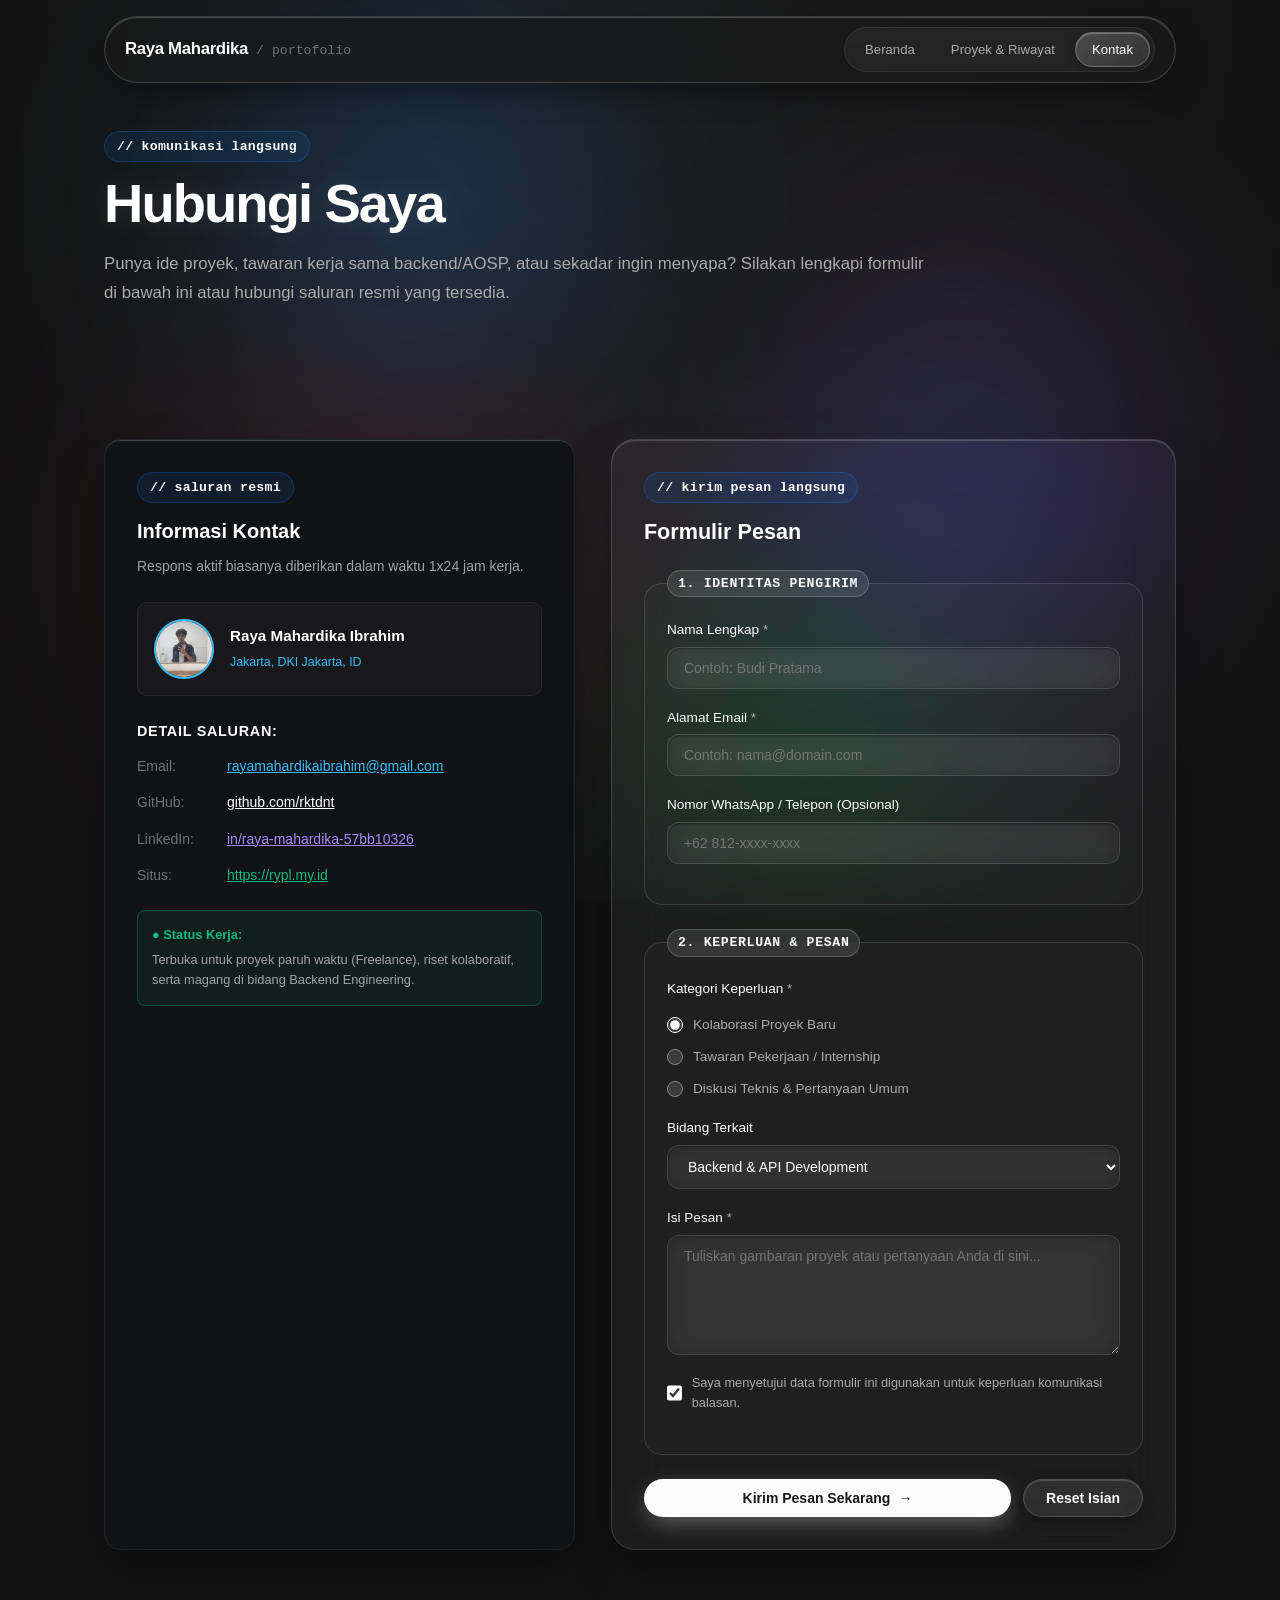
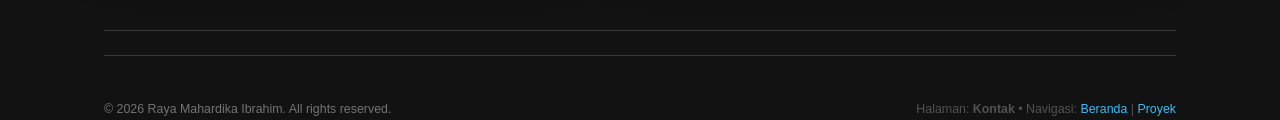
==== commit 1a83592e: "Terapkan warna font sesuai palet Android Monet Monochrome" ====
--- a/kontak.html
+++ b/kontak.html
@@ -45,14 +45,14 @@
     }
 
     .contact-form legend {
-      color: #bfe3ff;
+      color: #fcfcfc;
       font-size: 0.825rem;
       font-weight: 600;
       padding: 2px 10px;
       font-family: monospace;
       letter-spacing: 0.05em;
-      background: rgba(168, 199, 250, 0.15);
-      border: 1px solid rgba(168, 199, 250, 0.3);
+      background: rgba(255, 255, 255, 0.1);
+      border: 1px solid rgba(255, 255, 255, 0.2);
       border-radius: 9999px;
     }
 
@@ -66,11 +66,11 @@
     .form-label {
       font-size: 0.85rem;
       font-weight: 500;
-      color: #f5f5f7;
+      color: #fcfcfc;
     }
 
     .form-label .required {
-      color: #f2b8b5;
+      color: #ababab;
     }
 
     /* Styling Elemen Input, Select, dan Textarea Kaca */
@@ -84,7 +84,7 @@
       -webkit-backdrop-filter: blur(16px);
       border: 1px solid rgba(255, 255, 255, 0.12);
       border-radius: 12px;
-      color: #ffffff;
+      color: #fcfcfc;
       font-family: inherit;
       font-size: 0.875rem;
       transition: all 0.2s ease;
@@ -97,8 +97,8 @@
     .form-textarea:focus {
       outline: none;
       background: rgba(255, 255, 255, 0.07);
-      border-color: #a8c7fa;
-      box-shadow: 0 0 0 3px rgba(168, 199, 250, 0.25), inset 0 1px 1px rgba(255, 255, 255, 0.2);
+      border-color: #fcfcfc;
+      box-shadow: 0 0 0 3px rgba(252, 252, 252, 0.25), inset 0 1px 1px rgba(255, 255, 255, 0.2);
     }
 
     .form-textarea {
@@ -120,13 +120,13 @@
       align-items: center;
       gap: 10px;
       font-size: 0.85rem;
-      color: #d1d5db;
+      color: #ababab;
       cursor: pointer;
     }
 
     .choice-label input[type="radio"],
     .choice-label input[type="checkbox"] {
-      accent-color: #a8c7fa;
+      accent-color: #fcfcfc;
       width: 16px;
       height: 16px;
       cursor: pointer;
--- a/style.css
+++ b/style.css
@@ -1,43 +1,48 @@
 /* ==========================================================================
    Raya Mahardika — Portfolio Stylesheet
-   Theme: Apple Liquid Glass & Android Monet Pastel (Material You / VisionOS)
+   Theme: Apple Liquid Glass & Android Monet Monochrome
    ========================================================================== */
 
 :root {
-  /* Apple Liquid Glass Canvas with Monet Dark Tones */
-  --bg-canvas: #0c0d12;
+  /* Android Monet Monochrome Palette (from user image) */
+  --palette-light: #fcfcfc;     /* Kuadran Atas: Putih Bersih */
+  --palette-silver: #ababab;    /* Kuadran Kanan Bawah: Perak Abu-Abu */
+  --palette-charcoal: #525252;  /* Kuadran Kiri Bawah: Arang Gelap */
+  --palette-dark: #191919;      /* Latar Belakang Ubin Palet */
+
+  --bg-canvas: #121212;
   --bg-glass-base: rgba(255, 255, 255, 0.045);
   --bg-glass-surface: rgba(255, 255, 255, 0.075);
   --bg-glass-elevated: rgba(255, 255, 255, 0.11);
-  --bg-glass-dock: rgba(20, 21, 29, 0.72);
-  --bg-pill: rgba(255, 255, 255, 0.09);
+  --bg-glass-dock: rgba(25, 25, 25, 0.78);
+  --bg-pill: rgba(255, 255, 255, 0.08);
 
   /* Specular Rim Light & Borders */
   --border-glass-subtle: rgba(255, 255, 255, 0.08);
-  --border-glass-rim: rgba(255, 255, 255, 0.14);
-  --border-glass-bright: rgba(255, 255, 255, 0.28);
-  --border-glass-active: rgba(168, 199, 250, 0.6);
-
-  /* Liquid Glass Shadows with Monet Soft Radiance */
+  --border-glass-rim: rgba(255, 255, 255, 0.16);
+  --border-glass-bright: rgba(255, 255, 255, 0.32);
+  --border-glass-active: rgba(252, 252, 252, 0.6);
+
+  /* Liquid Glass Shadows */
   --shadow-glass-sm: 0 4px 16px rgba(0, 0, 0, 0.3), inset 0 1px 1px rgba(255, 255, 255, 0.18);
   --shadow-glass-md: 0 12px 32px -6px rgba(0, 0, 0, 0.45), inset 0 1px 1px rgba(255, 255, 255, 0.22), inset 0 -1px 1px rgba(255, 255, 255, 0.04);
   --shadow-glass-lg: 0 24px 48px -12px rgba(0, 0, 0, 0.6), inset 0 1px 2px rgba(255, 255, 255, 0.28), inset 0 -1px 1px rgba(255, 255, 255, 0.05);
   --shadow-glass-hover: 0 30px 60px -15px rgba(0, 0, 0, 0.7), inset 0 1px 2px rgba(255, 255, 255, 0.4);
 
-  /* Typography Colors */
-  --text-primary: #f5f5f7;
-  --text-secondary: #c5c6d0;
-  --text-muted: #8e9099;
-  --text-dim: #5c5e66;
-
-  /* Android Monet Material You Pastel Accents */
-  --accent-blue: #a8c7fa;   /* Monet Primary Pastel Periwinkle */
-  --accent-sky: #bfe3ff;    /* Monet Pastel Ice Blue */
-  --accent-purple: #d0bcff; /* Monet Tertiary Pastel Lavender */
-  --accent-indigo: #b3c5ff; /* Monet Pastel Soft Indigo */
-  --accent-emerald: #b4dfca;/* Monet Secondary Pastel Sage / Mint */
-  --accent-rose: #f2b8b5;   /* Monet Pastel Peach / Coral */
-  --accent-amber: #fde68a;  /* Monet Pastel Butter / Honey */
+  /* Typography Colors strictly from palette */
+  --text-primary: #fcfcfc;
+  --text-secondary: #ababab;
+  --text-muted: #737373;
+  --text-dim: #525252;
+
+  /* Accents strictly from palette */
+  --accent-blue: #fcfcfc;
+  --accent-sky: #ababab;
+  --accent-purple: #d4d4d4;
+  --accent-indigo: #e5e5e5;
+  --accent-emerald: #ababab;
+  --accent-rose: #525252;
+  --accent-amber: #ababab;
 
   /* Typography */
   --font-sans: -apple-system, BlinkMacSystemFont, "SF Pro Display", "SF Pro Text", "Inter", "Segoe UI", Roboto, sans-serif;
@@ -84,7 +89,7 @@
 }
 
 ::selection {
-  background-color: rgba(168, 199, 250, 0.45);
+  background-color: rgba(10, 132, 255, 0.4);
   color: #ffffff;
 }
 
@@ -129,7 +134,7 @@
   left: 12%;
   width: 540px;
   height: 540px;
-  background: radial-gradient(circle, rgba(168, 199, 250, 0.38) 0%, rgba(168, 199, 250, 0.04) 70%, transparent 100%);
+  background: radial-gradient(circle, rgba(10, 132, 255, 0.45) 0%, rgba(10, 132, 255, 0.05) 70%, transparent 100%);
   animation-duration: 22s;
 }
 
@@ -138,7 +143,7 @@
   right: 5%;
   width: 500px;
   height: 500px;
-  background: radial-gradient(circle, rgba(208, 188, 255, 0.35) 0%, rgba(226, 213, 255, 0.08) 70%, transparent 100%);
+  background: radial-gradient(circle, rgba(94, 92, 230, 0.42) 0%, rgba(191, 90, 242, 0.1) 70%, transparent 100%);
   animation-duration: 26s;
   animation-delay: -6s;
 }
@@ -148,7 +153,7 @@
   left: 8%;
   width: 560px;
   height: 560px;
-  background: radial-gradient(circle, rgba(242, 184, 181, 0.25) 0%, rgba(242, 184, 181, 0.04) 70%, transparent 100%);
+  background: radial-gradient(circle, rgba(255, 55, 95, 0.28) 0%, rgba(255, 55, 95, 0.05) 70%, transparent 100%);
   animation-duration: 24s;
   animation-delay: -12s;
 }
@@ -158,7 +163,7 @@
   right: 20%;
   width: 440px;
   height: 440px;
-  background: radial-gradient(circle, rgba(180, 223, 202, 0.24) 0%, rgba(191, 227, 255, 0.06) 70%, transparent 100%);
+  background: radial-gradient(circle, rgba(48, 209, 88, 0.28) 0%, rgba(100, 210, 255, 0.08) 70%, transparent 100%);
   animation-duration: 30s;
   animation-delay: -18s;
 }
@@ -675,20 +680,20 @@
 }
 
 .btn-primary {
-  background: linear-gradient(135deg, rgba(168, 199, 250, 0.95) 0%, rgba(208, 188, 255, 0.95) 100%);
-  color: #0c0d12;
-  border: 1px solid rgba(255, 255, 255, 0.55);
+  background: #fcfcfc;
+  color: #191919;
+  border: 1px solid rgba(255, 255, 255, 0.6);
   box-shadow: 
     inset 0 1px 1px rgba(255, 255, 255, 0.7),
-    0 8px 24px -4px rgba(168, 199, 250, 0.45);
+    0 8px 24px -4px rgba(252, 252, 252, 0.35);
 }
 
 .btn-primary:hover {
-  background: linear-gradient(135deg, #b9d3ff 0%, #dcc8ff 100%);
+  background: #e5e5e5;
   transform: translateY(-2px);
   box-shadow: 
     inset 0 1px 1px rgba(255, 255, 255, 0.85),
-    0 12px 30px -4px rgba(168, 199, 250, 0.6);
+    0 12px 30px -4px rgba(252, 252, 252, 0.5);
 }
 
 .btn-primary .arrow-icon {
@@ -705,7 +710,7 @@
   background: rgba(255, 255, 255, 0.07);
   backdrop-filter: blur(20px);
   -webkit-backdrop-filter: blur(20px);
-  color: #f5f5f7;
+  color: #fcfcfc;
   border: 1px solid var(--border-glass-rim);
   box-shadow: var(--shadow-glass-sm);
 }
@@ -780,7 +785,7 @@
   outline: none;
   background: rgba(255, 255, 255, 0.07);
   border-color: var(--accent-blue);
-  box-shadow: 0 0 0 3px rgba(168, 199, 250, 0.25), inset 0 1px 1px rgba(255, 255, 255, 0.2);
+  box-shadow: 0 0 0 3px rgba(10, 132, 255, 0.25), inset 0 1px 1px rgba(255, 255, 255, 0.2);
 }
 
 .form-textarea {
@@ -840,15 +845,15 @@
 }
 
 .status-active {
-  background: rgba(48, 209, 88, 0.15);
-  color: var(--accent-emerald);
-  border: 1px solid rgba(48, 209, 88, 0.35);
+  background: rgba(255, 255, 255, 0.08);
+  color: #fcfcfc;
+  border: 1px solid rgba(255, 255, 255, 0.22);
 }
 
 .status-completed {
-  background: rgba(10, 132, 255, 0.15);
-  color: var(--accent-sky);
-  border: 1px solid rgba(10, 132, 255, 0.35);
+  background: rgba(255, 255, 255, 0.08);
+  color: #ababab;
+  border: 1px solid rgba(255, 255, 255, 0.2);
 }
 
 /* ==========================================================================
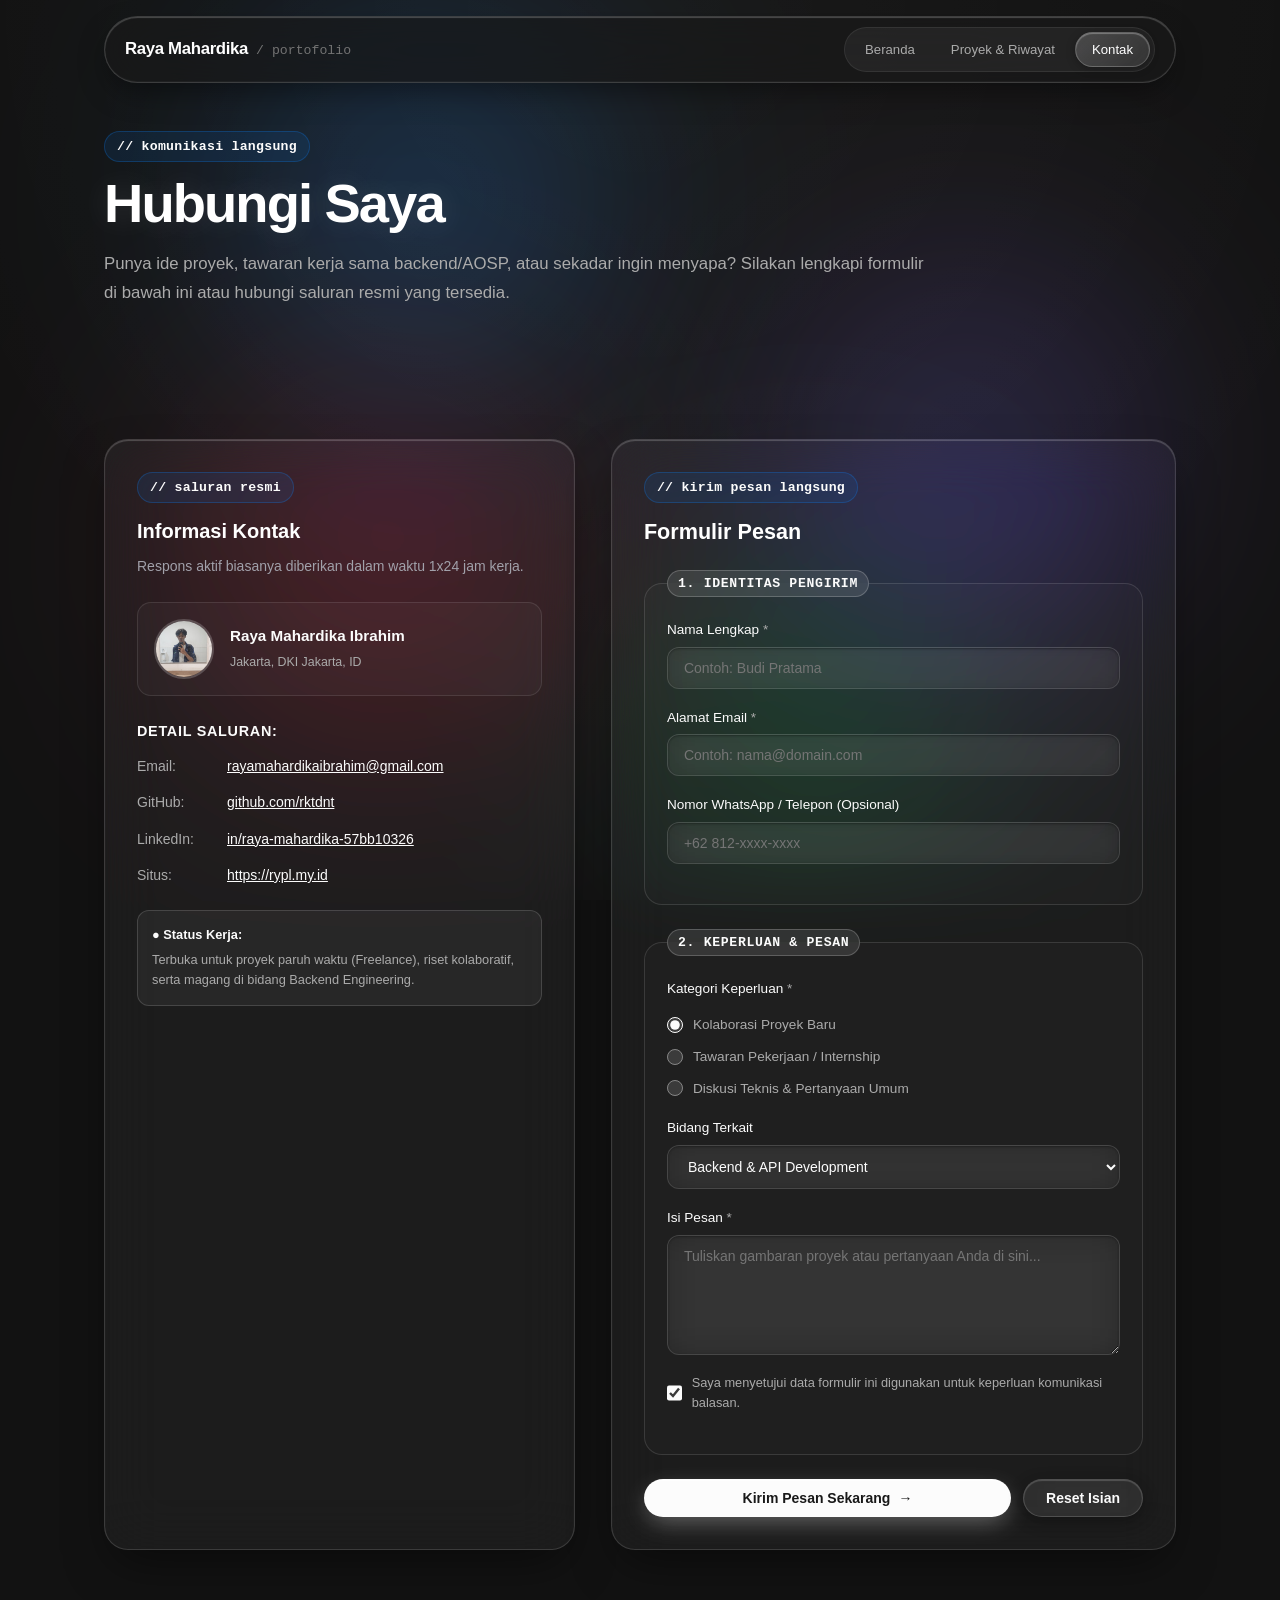
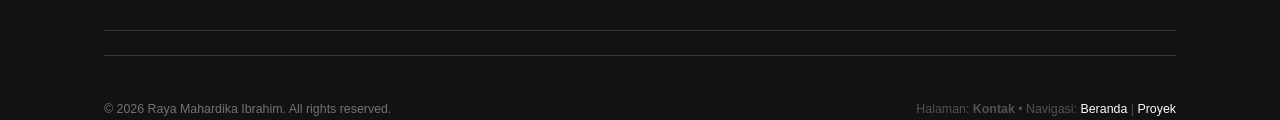
==== commit 5d578f63: "Clean up: hapus kode mati, perbaiki styling liquid glass, dan selaraskan palet warna Change-Id: I963" ====
--- a/kontak.html
+++ b/kontak.html
@@ -8,7 +8,6 @@
   <!-- CSS Eksternal -->
   <link rel="stylesheet" href="style.css" />
 
-  <!-- CSS Internal (Khusus Halaman Formulir Kontak) -->
   <!-- CSS Internal (Khusus Halaman Formulir Kontak: Apple Liquid Glass) -->
   <style>
     /* Styling Internal: Khusus Elemen Form dan Input Bergaya Apple Liquid Glass */
@@ -132,16 +131,6 @@
       cursor: pointer;
     }
 
-    .info-card {
-      background: #111215;
-      border: 1px solid #1f2228;
-      border-radius: 16px;
-      padding: 32px;
-      display: flex;
-      flex-direction: column;
-      gap: 24px;
-    }
-
     @media (max-width: 860px) {
       .contact-layout {
         grid-template-columns: 1fr;
@@ -198,45 +187,45 @@
           </div>
 
           <!-- Elemen Image Avatar Miniatura -->
-          <div style="display: flex; align-items: center; gap: 16px; padding: 16px; background: #18181b; border-radius: 10px; border: 1px solid #27272a;">
+          <div style="display: flex; align-items: center; gap: 16px; padding: 16px; background: rgba(255, 255, 255, 0.03); border-radius: 14px; border: 1px solid rgba(255, 255, 255, 0.1);">
             <img 
               src="avatar.png" 
               alt="Avatar Raya" 
               width="60" 
               height="60" 
-              style="border-radius: 50%; border: 2px solid #38bdf8;"
+              style="border-radius: 50%; border: 2px solid rgba(255, 255, 255, 0.2);"
             />
             <div>
-              <strong style="color: #ffffff; font-size: 0.95rem; display: block;">Raya Mahardika Ibrahim</strong>
-              <span style="color: #38bdf8; font-size: 0.775rem;">Jakarta, DKI Jakarta, ID</span>
+              <strong style="color: #fcfcfc; font-size: 0.95rem; display: block;">Raya Mahardika Ibrahim</strong>
+              <span style="color: #ababab; font-size: 0.775rem;">Jakarta, DKI Jakarta, ID</span>
             </div>
           </div>
 
           <!-- Elemen List: Kontak Cepat (<ul>) & Link (<a>) -->
           <div>
-            <h3 style="color: #ffffff; font-size: 0.9rem; margin-bottom: 12px; text-transform: uppercase; letter-spacing: 0.05em;">Detail Saluran:</h3>
+            <h3 style="color: #fcfcfc; font-size: 0.9rem; margin-bottom: 12px; text-transform: uppercase; letter-spacing: 0.05em;">Detail Saluran:</h3>
             <ul style="list-style: none; padding: 0; display: flex; flex-direction: column; gap: 14px; font-size: 0.875rem;">
               <li style="display: flex; gap: 10px;">
-                <span style="color: #71717a; width: 80px;">Email:</span>
-                <a href="mailto:rayamahardikaibrahim@gmail.com" style="color: #38bdf8; text-decoration: underline;">
+                <span style="color: #ababab; width: 80px;">Email:</span>
+                <a href="mailto:rayamahardikaibrahim@gmail.com" style="color: #fcfcfc; text-decoration: underline;">
                   rayamahardikaibrahim@gmail.com
                 </a>
               </li>
               <li style="display: flex; gap: 10px;">
-                <span style="color: #71717a; width: 80px;">GitHub:</span>
-                <a href="https://github.com/rktdnt" target="_blank" rel="noopener noreferrer" style="color: #ffffff; text-decoration: underline;">
+                <span style="color: #ababab; width: 80px;">GitHub:</span>
+                <a href="https://github.com/rktdnt" target="_blank" rel="noopener noreferrer" style="color: #fcfcfc; text-decoration: underline;">
                   github.com/rktdnt
                 </a>
               </li>
               <li style="display: flex; gap: 10px;">
-                <span style="color: #71717a; width: 80px;">LinkedIn:</span>
-                <a href="https://linkedin.com/in/raya-mahardika-57bb10326" target="_blank" rel="noopener noreferrer" style="color: #a78bfa; text-decoration: underline;">
+                <span style="color: #ababab; width: 80px;">LinkedIn:</span>
+                <a href="https://linkedin.com/in/raya-mahardika-57bb10326" target="_blank" rel="noopener noreferrer" style="color: #fcfcfc; text-decoration: underline;">
                   in/raya-mahardika-57bb10326
                 </a>
               </li>
               <li style="display: flex; gap: 10px;">
-                <span style="color: #71717a; width: 80px;">Situs:</span>
-                <a href="https://rypl.my.id" target="_blank" rel="noopener noreferrer" style="color: #10b981; text-decoration: underline;">
+                <span style="color: #ababab; width: 80px;">Situs:</span>
+                <a href="https://rypl.my.id" target="_blank" rel="noopener noreferrer" style="color: #fcfcfc; text-decoration: underline;">
                   https://rypl.my.id
                 </a>
               </li>
@@ -244,11 +233,11 @@
           </div>
 
           <!-- CSS Inline Contoh 4: Box catatan ketersediaan -->
-          <div style="background: rgba(16, 185, 129, 0.08); border: 1px solid rgba(16, 185, 129, 0.3); padding: 14px; border-radius: 8px;">
-            <span style="color: #10b981; font-size: 0.8rem; font-weight: 600; display: block; margin-bottom: 4px;">
+          <div style="background: rgba(255, 255, 255, 0.05); border: 1px solid rgba(255, 255, 255, 0.15); padding: 14px; border-radius: 12px;">
+            <span style="color: #fcfcfc; font-size: 0.8rem; font-weight: 600; display: block; margin-bottom: 4px;">
               ● Status Kerja:
             </span>
-            <p style="color: #a1a1aa; font-size: 0.8rem; margin: 0;">
+            <p style="color: #ababab; font-size: 0.8rem; margin: 0;">
               Terbuka untuk proyek paruh waktu (Freelance), riset kolaboratif, serta magang di bidang Backend Engineering.
             </p>
           </div>
@@ -394,13 +383,12 @@
           &copy; <span id="current-year">2026</span> Raya Mahardika Ibrahim. All rights reserved.
         </div>
         <div class="tech-text">
-          Halaman: <strong>Kontak</strong> &bull; Navigasi: <a href="index.html" style="color: #38bdf8;">Beranda</a> | <a href="proyek.html" style="color: #38bdf8;">Proyek</a>
+          Halaman: <strong>Kontak</strong> &bull; Navigasi: <a href="index.html" style="color: #fcfcfc;">Beranda</a> | <a href="proyek.html" style="color: #fcfcfc;">Proyek</a>
         </div>
       </div>
     </footer>
   </div>
 
-  <script src="script.js"></script>
   <script>
     // Handler sederhana pengiriman form untuk memberikan feedback interaktif
     function handleFormSubmit(event) {
--- a/style.css
+++ b/style.css
@@ -912,35 +912,6 @@
 }
 
 /* ==========================================================================
-   Toast Notification
-   ========================================================================== */
-.toast {
-  position: fixed;
-  bottom: 28px;
-  left: 50%;
-  transform: translateX(-50%) translateY(100px);
-  background: var(--bg-glass-dock);
-  backdrop-filter: blur(28px);
-  -webkit-backdrop-filter: blur(28px);
-  color: var(--text-primary);
-  border: 1px solid var(--border-glass-bright);
-  padding: 12px 24px;
-  border-radius: var(--radius-full);
-  font-size: 0.85rem;
-  font-weight: 500;
-  box-shadow: var(--shadow-glass-lg);
-  pointer-events: none;
-  opacity: 0;
-  transition: all 0.3s cubic-bezier(0.16, 1, 0.3, 1);
-  z-index: 999;
-}
-
-.toast.show {
-  transform: translateX(-50%) translateY(0);
-  opacity: 1;
-}
-
-/* ==========================================================================
    Responsive Breakpoints
    ========================================================================== */
 @media (max-width: 860px) {
